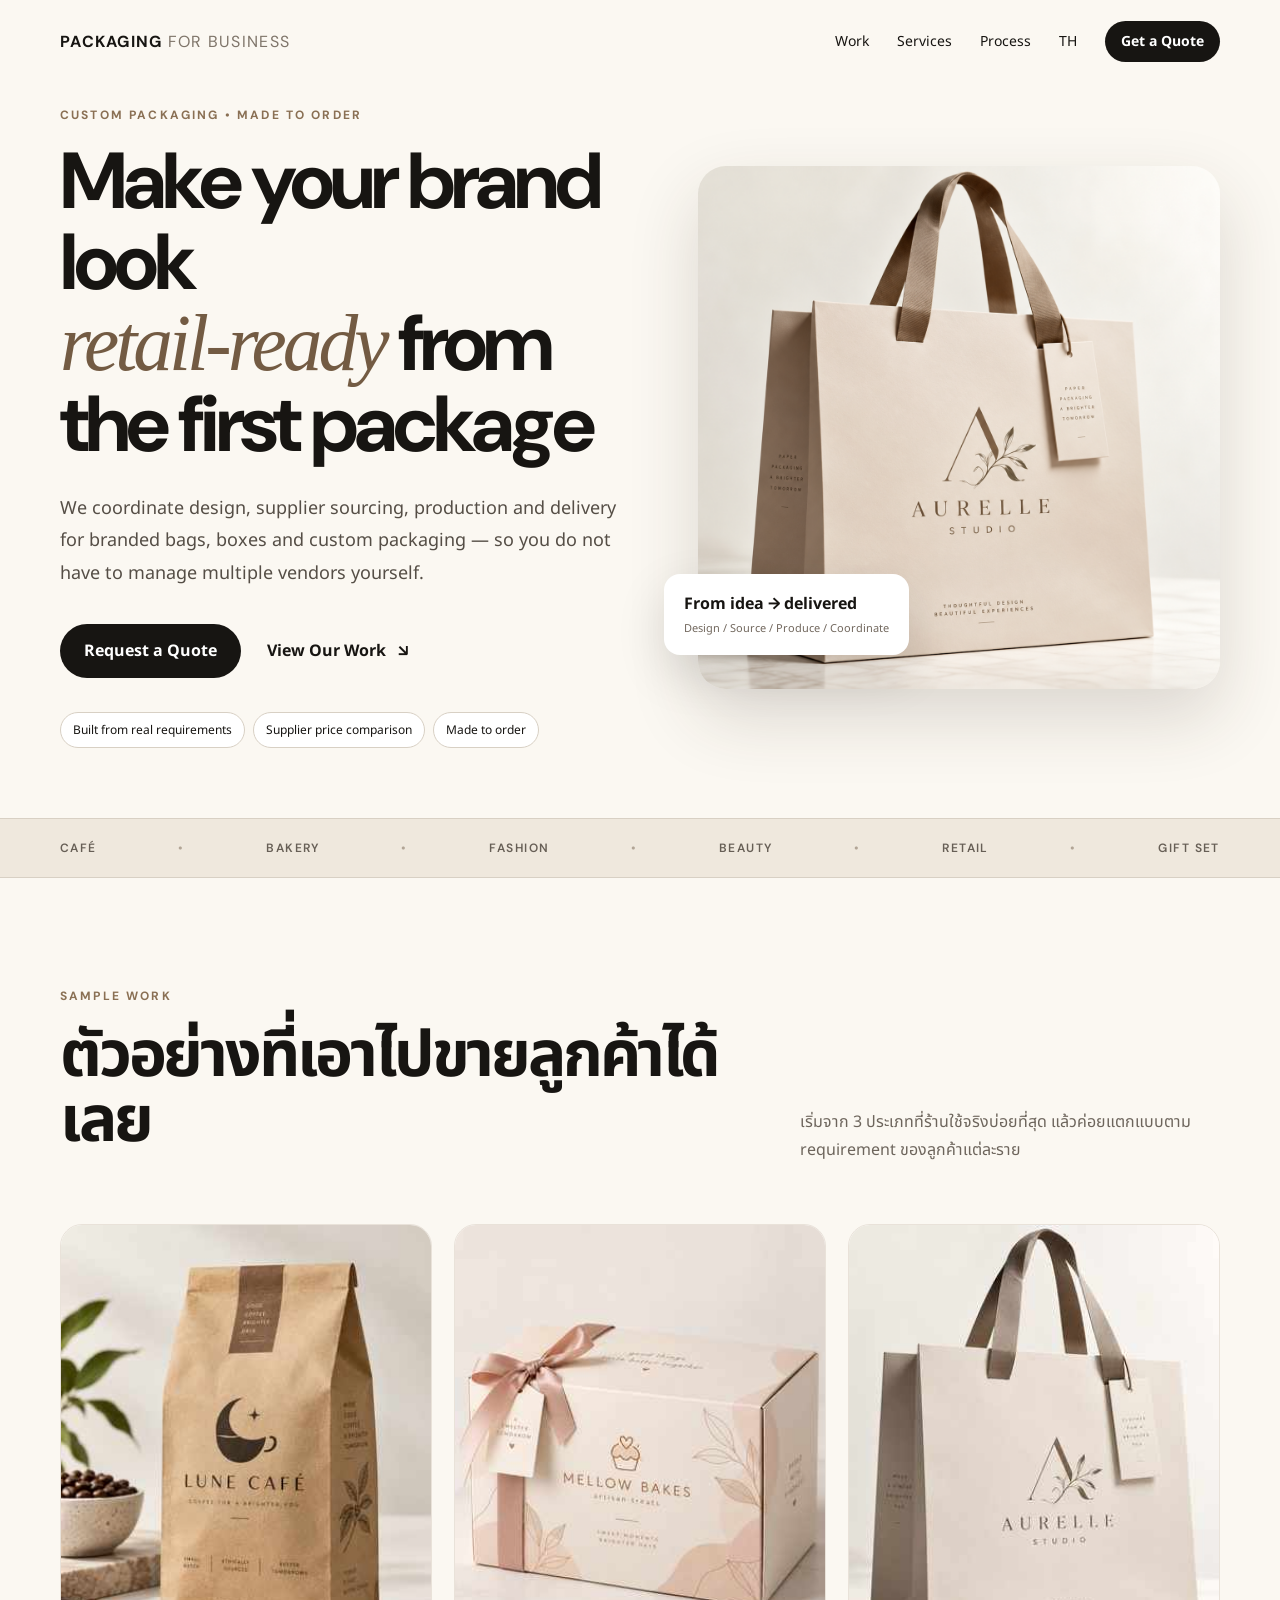
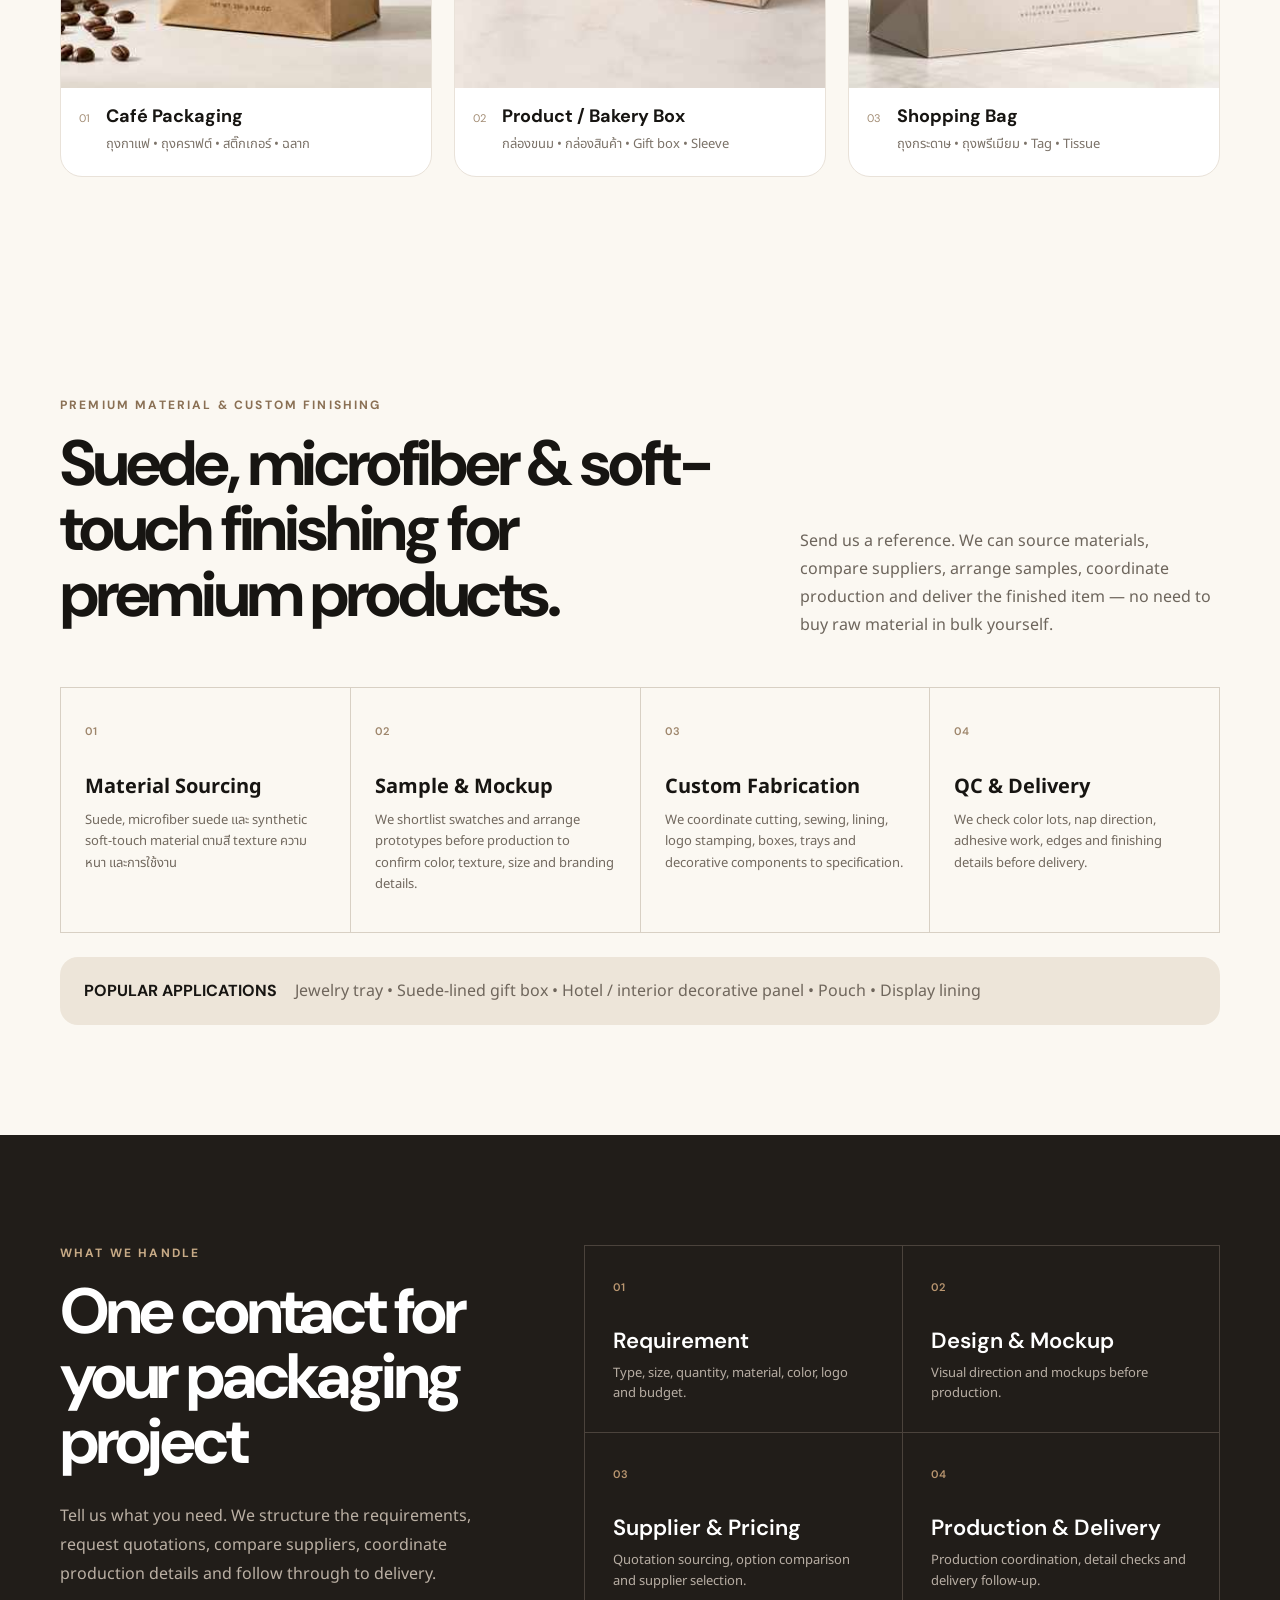
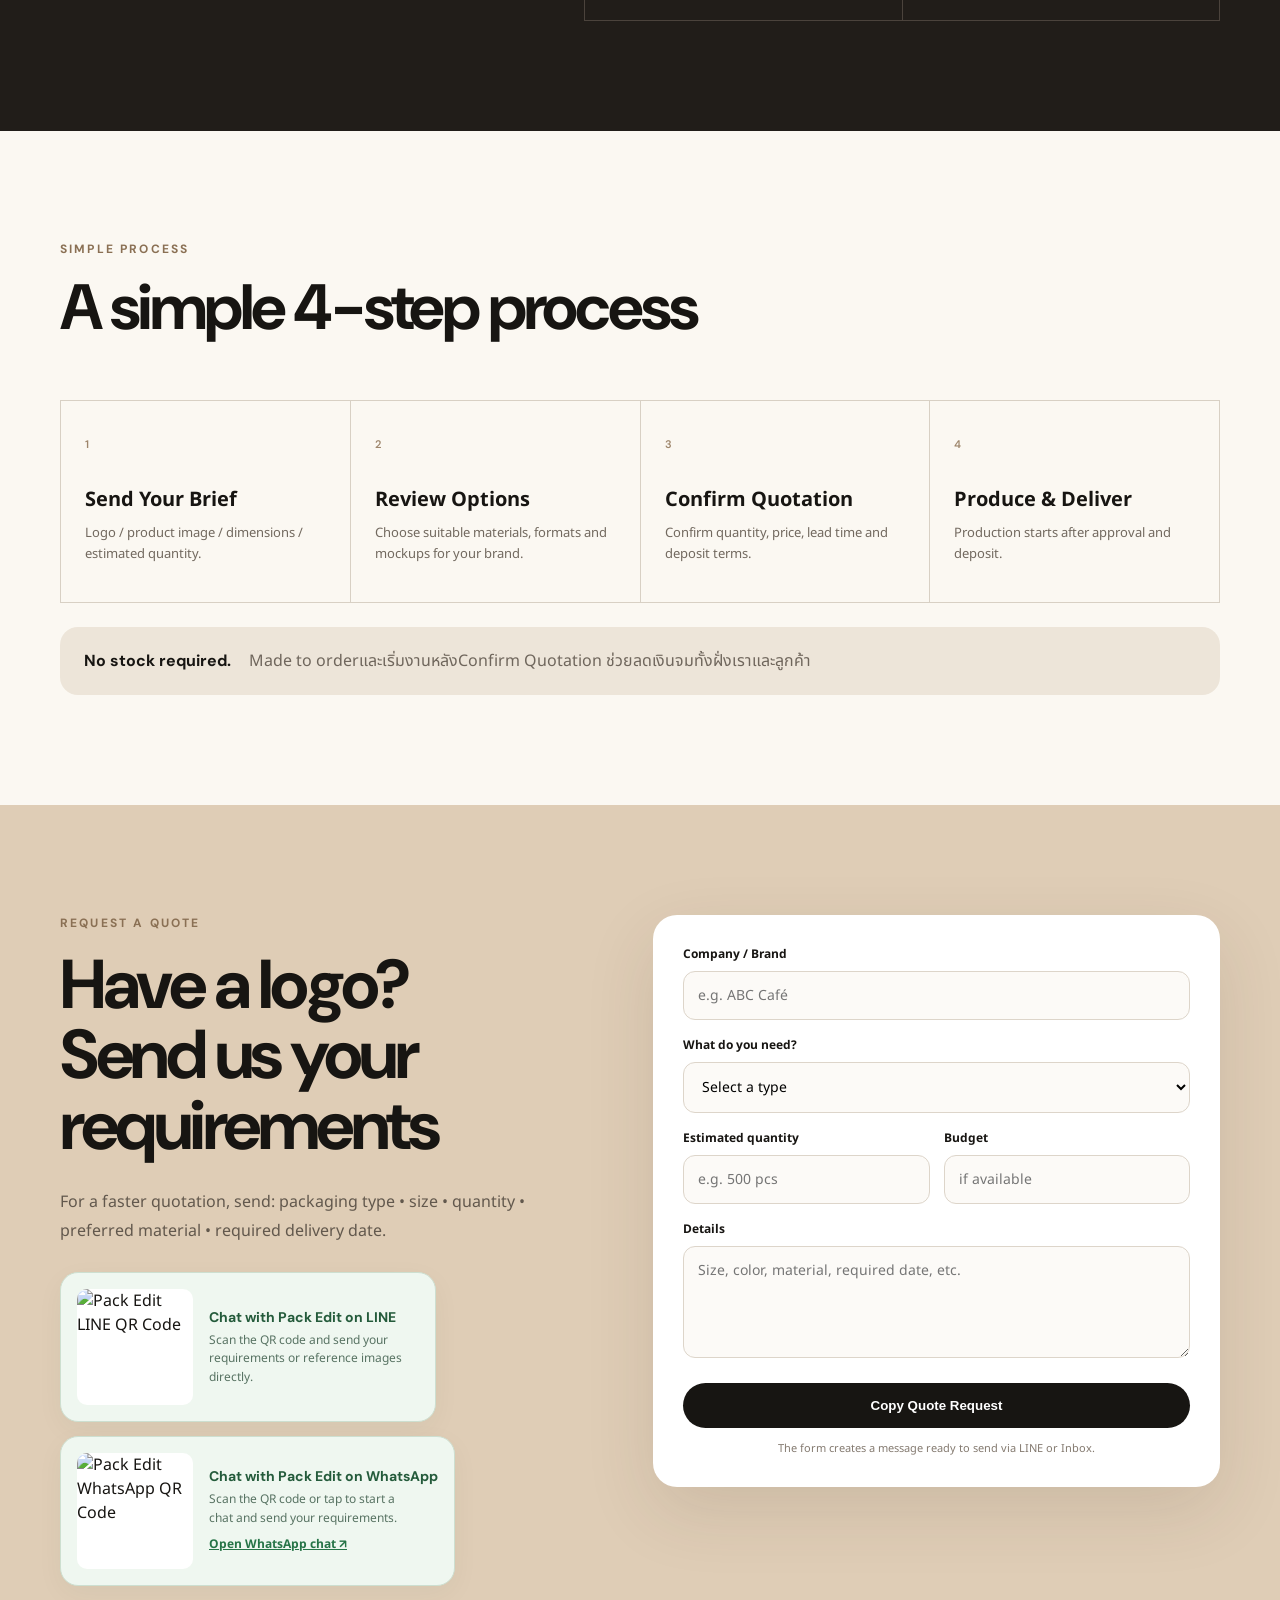
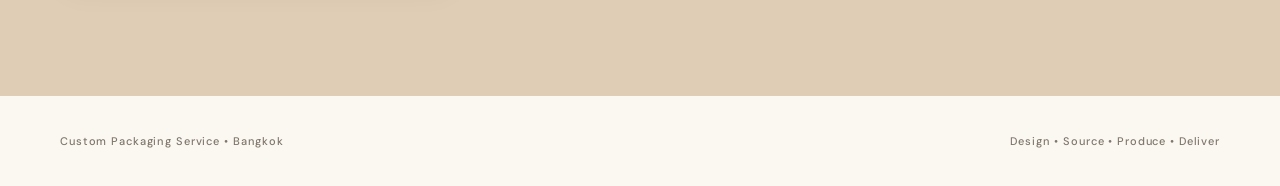
==== en/index.html @ e11f140c "Replace hero image with uploaded luxury paper bag photo" ====
<!doctype html>
<html lang="en">
<head>
  <meta charset="utf-8" />
  <meta name="viewport" content="width=device-width,initial-scale=1" />
  <title>Pack Edit | Custom Packaging, Boxes & Paper Bags in Bangkok</title>
  <meta name="description" content="Pack Edit provides custom packaging services in Bangkok, Thailand: branded boxes, paper bags, gift boxes, stickers, tags, supplier sourcing, production coordination and premium finishing." />
  <meta name="keywords" content="custom packaging Bangkok, packaging supplier Thailand, custom boxes Thailand, paper bags with logo, branded packaging, gift box supplier Bangkok, packaging design Thailand" />
  <meta name="robots" content="index,follow,max-image-preview:large" />
  <link rel="canonical" href="https://packaging-service-site-otterandowl-dd.vercel.app/en/" />
  <link rel="alternate" hreflang="th" href="https://packaging-service-site-otterandowl-dd.vercel.app/" />
  <link rel="alternate" hreflang="en" href="https://packaging-service-site-otterandowl-dd.vercel.app/en/" />
  <link rel="alternate" hreflang="x-default" href="https://packaging-service-site-otterandowl-dd.vercel.app/" />
  <meta property="og:type" content="website" />
  <meta property="og:locale" content="en_US" />
  <meta property="og:title" content="Pack Edit | Custom Packaging in Bangkok, Thailand" />
  <meta property="og:description" content="Custom boxes, paper bags, gift packaging and premium finishing — from design and supplier sourcing to production and delivery." />
  <meta property="og:url" content="https://packaging-service-site-otterandowl-dd.vercel.app/en/" />
  <meta property="og:site_name" content="Pack Edit" />
  <meta name="twitter:card" content="summary_large_image" />
  <meta name="twitter:title" content="Pack Edit | Custom Packaging Bangkok" />
  <meta name="twitter:description" content="Custom packaging, boxes, shopping bags and premium finishing for businesses and brands in Bangkok." />
  <script type="application/ld+json">
  {
    "@context": "https://schema.org",
    "@type": "ProfessionalService",
    "name": "Pack Edit",
    "url": "https://packaging-service-site-otterandowl-dd.vercel.app/en/",
    "areaServed": {
      "@type": "City",
      "name": "Bangkok"
    },
    "description": "Custom packaging service for businesses and brands: design coordination, supplier sourcing, boxes, paper bags, gift boxes, labels, tags and premium finishing.",
    "serviceType": [
      "Custom Packaging",
      "Packaging Design Coordination",
      "Paper Bag Production",
      "Custom Box Production",
      "Gift Box Production",
      "Sticker and Tag Production",
      "Premium Material and Finishing"
    ]
  }
  </script>
  <link rel="preconnect" href="https://fonts.googleapis.com">
  <link rel="preconnect" href="https://fonts.gstatic.com" crossorigin>
  <link href="https://fonts.googleapis.com/css2?family=DM+Sans:wght@400;500;600;700&family=Noto+Sans+Thai:wght@400;500;600;700&display=swap" rel="stylesheet">
  <style>:root{--ink:#171512;--paper:#f5f0e8;--cream:#fbf8f2;--tan:#c9a879;--brown:#735b43;--line:#d8d0c4;--dark:#211d19;--white:#fff}
*{box-sizing:border-box}html{scroll-behavior:smooth}body{margin:0;background:var(--cream);color:var(--ink);font-family:'Noto Sans Thai','DM Sans',sans-serif}a{color:inherit;text-decoration:none}.wrap{width:min(1160px,calc(100% - 40px));margin:auto}.nav{height:82px;display:flex;align-items:center;justify-content:space-between;position:relative;z-index:10}.brand{font-family:'DM Sans',sans-serif;font-weight:700;letter-spacing:.08em}.brand span{font-weight:400;color:#7e7469}.nav nav{display:flex;align-items:center;gap:28px;font-size:14px}.pill{display:inline-flex;align-items:center;justify-content:center;border:0;border-radius:999px;background:var(--ink);color:#fff;padding:15px 24px;font-weight:700;cursor:pointer;transition:.2s}.pill:hover{transform:translateY(-2px);background:#000}.pill.small{padding:10px 16px}.hero{min-height:680px;display:grid;grid-template-columns:1.05fr .95fr;align-items:center;gap:60px;padding-top:25px;padding-bottom:70px}.eyebrow{font-family:'DM Sans',sans-serif;font-size:12px;font-weight:700;letter-spacing:.18em;color:#8a7054;margin-bottom:18px}.hero h1,.section h2,.quote-section h2,.service-bg h2{font-family:'DM Sans','Noto Sans Thai',sans-serif;font-size:clamp(46px,6.2vw,84px);line-height:1.02;letter-spacing:-.05em;margin:0 0 28px}.hero h1 em{font-family:Georgia,serif;font-weight:400;color:var(--brown)}.lead{font-size:18px;line-height:1.8;max-width:660px;color:#554e46}.actions{display:flex;align-items:center;gap:26px;margin:34px 0}.text-link{font-weight:700}.text-link span{display:inline-block;margin-left:8px}.chips{display:flex;flex-wrap:wrap;gap:8px}.chips span{border:1px solid var(--line);border-radius:999px;padding:8px 12px;font-size:12px;background:#fff}.hero-art{position:relative}.hero-art>img{width:100%;display:block;border-radius:28px;box-shadow:0 28px 70px rgba(59,45,31,.16)}.floating-card{position:absolute;left:-34px;bottom:34px;background:#fff;padding:18px 20px;border-radius:16px;box-shadow:0 18px 50px rgba(0,0,0,.12);display:flex;flex-direction:column;gap:4px}.floating-card span{font-size:11px;color:#72685e}.strip{border-top:1px solid var(--line);border-bottom:1px solid var(--line);background:#efe8dd}.strip-inner{height:58px;display:flex;align-items:center;justify-content:space-between;font:600 12px/1 'DM Sans';letter-spacing:.12em;color:#675f56}.strip i{font-style:normal;color:#b2a596}.section{padding:110px 0}.section-head{display:flex;align-items:end;justify-content:space-between;gap:60px;margin-bottom:44px}.section-head h2{font-size:clamp(38px,5vw,64px);max-width:700px}.section-head>p{max-width:420px;line-height:1.75;color:#6d655c}.gallery{display:grid;grid-template-columns:repeat(3,1fr);gap:22px}.card{margin:0;background:#fff;border:1px solid #e9e2d9;border-radius:22px;overflow:hidden}.card img{width:100%;aspect-ratio:4/5;object-fit:cover;display:block}.card-text{display:flex;gap:16px;padding:18px 18px 22px}.card-text>span{font-family:'DM Sans';font-size:11px;color:#a38d75;padding-top:5px}.card h3{margin:0 0 7px;font:700 18px/1.2 'DM Sans','Noto Sans Thai'}.card p{margin:0;color:#7b7268;font-size:13px;line-height:1.5}.service-bg{background:var(--dark);color:#fff;padding:110px 0}.service-grid{display:grid;grid-template-columns:.8fr 1.2fr;gap:100px}.service-bg h2{font-size:clamp(42px,5vw,68px)}.eyebrow.light{color:#c7aa86}.muted{color:#bbb0a4;line-height:1.8}.service-list{display:grid;grid-template-columns:1fr 1fr;border-top:1px solid #4b433c;border-left:1px solid #4b433c}.service-list>div{padding:28px;border-right:1px solid #4b433c;border-bottom:1px solid #4b433c}.service-list b{font:600 11px 'DM Sans';color:#b99670}.service-list h3{font:600 22px 'DM Sans';margin:28px 0 8px}.service-list p{font-size:13px;line-height:1.6;color:#b8aea4;margin:0}.compact{margin-bottom:32px}.steps{display:grid;grid-template-columns:repeat(4,1fr);border-top:1px solid var(--line);border-left:1px solid var(--line)}.steps>div{padding:30px 24px 36px;border-right:1px solid var(--line);border-bottom:1px solid var(--line)}.steps span{font:600 11px 'DM Sans';color:#9e866c}.steps h3{margin:30px 0 8px;font-size:20px}.steps p{margin:0;color:#72695f;line-height:1.65;font-size:13px}.notice{margin-top:24px;background:#ede5d9;border-radius:18px;padding:22px 24px;display:flex;gap:18px;align-items:center}.notice strong{font-family:'DM Sans';white-space:nowrap}.notice span{color:#6f665c}.quote-section{padding:110px 0;background:#dfcdb6}.quote-grid{display:grid;grid-template-columns:.95fr 1.05fr;gap:80px;align-items:start}.quote-section h2{font-size:clamp(46px,5.4vw,72px)}.quote-section>div>div>p{line-height:1.8;color:#62584d;max-width:520px}.quote-card{background:#fff;border-radius:24px;padding:30px;box-shadow:0 24px 70px rgba(64,48,31,.12)}label{display:block;font-size:12px;font-weight:700;margin-bottom:16px}input,select,textarea{width:100%;margin-top:8px;border:1px solid #ddd5ca;background:#fcfaf7;border-radius:12px;padding:13px 14px;font:400 14px 'Noto Sans Thai',sans-serif;outline:none}input:focus,select:focus,textarea:focus{border-color:#9b8266}.two{display:grid;grid-template-columns:1fr 1fr;gap:14px}.quote-card .pill{width:100%;margin-top:4px}.form-msg{text-align:center;font-size:11px;color:#847a70;margin:12px 0 0}.line-contact{margin-top:26px;display:flex;align-items:center;gap:16px;padding:16px;background:#eff7f0;border:1px solid #cddfd0;border-radius:18px;width:max-content;max-width:100%;box-shadow:0 8px 28px rgba(32,80,51,.045)}.line-contact img{width:116px;height:116px;display:block;border-radius:10px;background:#fff}.whatsapp-contact{margin-top:14px;display:flex;align-items:center;gap:16px;padding:16px;background:#eff7f0;border:1px solid #cddfd0;border-radius:18px;width:max-content;max-width:100%;box-shadow:0 8px 28px rgba(32,80,51,.045)}.whatsapp-contact img{width:116px;height:116px;display:block;border-radius:10px;background:#fff}.whatsapp-contact strong{display:block;font:700 14px 'DM Sans','Noto Sans Thai',sans-serif;margin-bottom:5px}.whatsapp-contact span{display:block;font-size:12px;line-height:1.55;color:#675f56;max-width:210px}.wa-chat-link{display:inline-block;font-size:12px;font-weight:700;color:#267447;margin-top:8px;text-decoration:underline}.line-contact strong{display:block;font:700 14px 'DM Sans','Noto Sans Thai',sans-serif;margin-bottom:5px}.line-contact span{display:block;font-size:12px;line-height:1.55;color:#675f56;max-width:210px}.footer{height:90px;display:flex;align-items:center;justify-content:space-between;font:500 11px 'DM Sans';letter-spacing:.08em;color:#7f766c}
@media(max-width:900px){.nav nav a:not(.small){display:none}.hero,.service-grid,.quote-grid{grid-template-columns:1fr}.hero{padding-top:45px;gap:35px}.hero-art{max-width:620px}.floating-card{left:14px}.gallery{grid-template-columns:1fr 1fr}.gallery .card:last-child{grid-column:1/-1;max-width:50%;margin:auto}.service-grid{gap:50px}.steps{grid-template-columns:1fr 1fr}.section-head{align-items:start;flex-direction:column;gap:0}.section-head>p{max-width:700px}.strip-inner{overflow:hidden;gap:18px;justify-content:flex-start}.strip-inner span:nth-of-type(n+5),.strip-inner i:nth-of-type(n+5){display:none}}
@media(max-width:600px){.wrap{width:min(100% - 28px,1160px)}.nav{height:68px}.brand{font-size:12px}.brand span{display:none}.hero{min-height:auto;padding-bottom:50px}.hero h1{font-size:46px}.lead{font-size:15px}.actions{align-items:flex-start;flex-direction:column;gap:16px}.gallery{grid-template-columns:1fr}.gallery .card:last-child{grid-column:auto;max-width:none}.section,.service-bg,.quote-section{padding:74px 0}.service-list,.steps{grid-template-columns:1fr}.service-list{border-left:0}.service-list>div{border-left:1px solid #4b433c}.steps{border-left:0}.steps>div{border-left:1px solid var(--line)}.two{grid-template-columns:1fr}.notice{align-items:flex-start;flex-direction:column;gap:6px}.footer{height:auto;padding:28px 0;gap:10px;align-items:flex-start;flex-direction:column}.floating-card{position:static;margin-top:12px}.quote-card{padding:22px}}
.line-contact strong,.whatsapp-contact strong{color:#245b3b}.line-contact span,.whatsapp-contact span{color:#587363}
</style>
</head>
<body>
  <header class="nav wrap">
    <a class="brand" href="#top">PACKAGING <span>FOR BUSINESS</span></a>
    <nav>
      <a href="#work">Work</a>
      <a href="#service">Services</a>
      <a href="#process">Process</a>
      <a href="/" aria-label="Thai version">TH</a>
      <a class="pill small" href="#quote">Get a Quote</a>
    </nav>
  </header>

  <main id="top">
    <section class="hero wrap">
      <div class="hero-copy">
        <div class="eyebrow">CUSTOM PACKAGING • MADE TO ORDER</div>
        <h1>Make your brand look<br><em>retail-ready</em> from the first package</h1>
        <p class="lead">We coordinate design, supplier sourcing, production and delivery for branded bags, boxes and custom packaging — so you do not have to manage multiple vendors yourself.</p>
        <div class="actions">
          <a class="pill" href="#quote">Request a Quote</a>
          <a class="text-link" href="#work">View Our Work <span>↘</span></a>
        </div>
        <div class="chips">
          <span>Built from real requirements</span>
          <span>Supplier price comparison</span>
          <span>Made to order</span>
        </div>
      </div>
      <div class="hero-art">
        <img src="/luxury-paper-bag.png" alt="Luxury paper bag packaging by Aurelle Studio" />
        <div class="floating-card"><b>From idea → delivered</b><span>Design / Source / Produce / Coordinate</span></div>
      </div>
    </section>

    <section class="strip">
      <div class="wrap strip-inner">
        <span>CAFÉ</span><i>•</i><span>BAKERY</span><i>•</i><span>FASHION</span><i>•</i><span>BEAUTY</span><i>•</i><span>RETAIL</span><i>•</i><span>GIFT SET</span>
      </div>
    </section>

    <section id="work" class="section wrap">
      <div class="section-head">
        <div><div class="eyebrow">SAMPLE WORK</div><h2>ตัวอย่างที่เอาไปขายลูกค้าได้เลย</h2></div>
        <p>เริ่มจาก 3 ประเภทที่ร้านใช้จริงบ่อยที่สุด แล้วค่อยแตกแบบตาม requirement ของลูกค้าแต่ละราย</p>
      </div>
      <div class="gallery">
        <article class="card"><img src="[data-uri]" alt="ตัวอย่างถุงกาแฟคราฟต์" /><div class="card-text"><span>01</span><div><h3>Café Packaging</h3><p>ถุงกาแฟ • ถุงคราฟต์ • สติ๊กเกอร์ • ฉลาก</p></div></div></article>
        <article class="card"><img src="[data-uri]" alt="ตัวอย่างกล่องขนมพิมพ์โลโก้" /><div class="card-text"><span>02</span><div><h3>Product / Bakery Box</h3><p>กล่องขนม • กล่องสินค้า • Gift box • Sleeve</p></div></div></article>
        <article class="card"><img src="[data-uri]" alt="ตัวอย่างถุงช้อปปิ้งร้านเสื้อผ้า" /><div class="card-text"><span>03</span><div><h3>Shopping Bag</h3><p>ถุงกระดาษ • ถุงพรีเมียม • Tag • Tissue</p></div></div></article>
      </div>
    </section>


    <section id="premium-material" class="section wrap">
      <div class="section-head compact">
        <div>
          <div class="eyebrow">PREMIUM MATERIAL & CUSTOM FINISHING</div>
          <h2>Suede, microfiber & soft-touch finishing for premium products.</h2>
        </div>
        <p>Send us a reference. We can source materials, compare suppliers, arrange samples, coordinate production and deliver the finished item — no need to buy raw material in bulk yourself.</p>
      </div>
      <div class="steps">
        <div><span>01</span><h3>Material Sourcing</h3><p>Suede, microfiber suede และ synthetic soft-touch material ตามสี texture ความหนา และการใช้งาน</p></div>
        <div><span>02</span><h3>Sample & Mockup</h3><p>We shortlist swatches and arrange prototypes before production to confirm color, texture, size and branding details.</p></div>
        <div><span>03</span><h3>Custom Fabrication</h3><p>We coordinate cutting, sewing, lining, logo stamping, boxes, trays and decorative components to specification.</p></div>
        <div><span>04</span><h3>QC & Delivery</h3><p>We check color lots, nap direction, adhesive work, edges and finishing details before delivery.</p></div>
      </div>
      <div class="notice"><strong>POPULAR APPLICATIONS</strong><span>Jewelry tray • Suede-lined gift box • Hotel / interior decorative panel • Pouch • Display lining</span></div>
    </section>

    <section id="service" class="section service-bg">
      <div class="wrap service-grid">
        <div>
          <div class="eyebrow light">WHAT WE HANDLE</div>
          <h2>One contact for your packaging project</h2>
          <p class="muted">Tell us what you need. We structure the requirements, request quotations, compare suppliers, coordinate production details and follow through to delivery.</p>
        </div>
        <div class="service-list">
          <div><b>01</b><h3>Requirement</h3><p>Type, size, quantity, material, color, logo and budget.</p></div>
          <div><b>02</b><h3>Design & Mockup</h3><p>Visual direction and mockups before production.</p></div>
          <div><b>03</b><h3>Supplier & Pricing</h3><p>Quotation sourcing, option comparison and supplier selection.</p></div>
          <div><b>04</b><h3>Production & Delivery</h3><p>Production coordination, detail checks and delivery follow-up.</p></div>
        </div>
      </div>
    </section>

    <section id="process" class="section wrap">
      <div class="section-head compact">
        <div><div class="eyebrow">SIMPLE PROCESS</div><h2>A simple 4-step process</h2></div>
      </div>
      <div class="steps">
        <div><span>1</span><h3>Send Your Brief</h3><p>Logo / product image / dimensions / estimated quantity.</p></div>
        <div><span>2</span><h3>Review Options</h3><p>Choose suitable materials, formats and mockups for your brand.</p></div>
        <div><span>3</span><h3>Confirm Quotation</h3><p>Confirm quantity, price, lead time and deposit terms.</p></div>
        <div><span>4</span><h3>Produce & Deliver</h3><p>Production starts after approval and deposit.</p></div>
      </div>
      <div class="notice"><strong>No stock required.</strong><span>Made to orderและเริ่มงานหลังConfirm Quotation ช่วยลดเงินจมทั้งฝั่งเราและลูกค้า</span></div>
    </section>

    <section id="quote" class="quote-section">
      <div class="wrap quote-grid">
        <div>
          <div class="eyebrow">REQUEST A QUOTE</div>
          <h2>Have a logo?<br>Send us your requirements</h2>
          <p>For a faster quotation, send: packaging type • size • quantity • preferred material • required delivery date.</p><div class="line-contact"><img src="https://qr-official.line.me/gs/M_655mvdue_GW.png?oat_content=qr" alt="Pack Edit LINE QR Code"><div><strong>Chat with Pack Edit on LINE</strong><span>Scan the QR code and send your requirements or reference images directly.</span></div></div><div class="whatsapp-contact"><a href="https://wa.me/66834682297" target="_blank" rel="noopener noreferrer" aria-label="Chat with Pack Edit on WhatsApp"><img src="https://api.qrserver.com/v1/create-qr-code/?size=240x240&amp;margin=12&amp;color=06C755&amp;bgcolor=FFFFFF&amp;data=https%3A%2F%2Fwa.me%2F66834682297" width="116" height="116" loading="lazy" alt="Pack Edit WhatsApp QR Code"></a><div><strong>Chat with Pack Edit on WhatsApp</strong><span>Scan the QR code or tap to start a chat and send your requirements.</span><a class="wa-chat-link" href="https://wa.me/66834682297" target="_blank" rel="noopener noreferrer">Open WhatsApp chat ↗</a></div></div>
        </div>
        <form id="quoteForm" class="quote-card">
          <label>Company / Brand<input name="brand" placeholder="e.g. ABC Café" required></label>
          <label>What do you need?<select name="type" required><option value="">Select a type</option><option>Paper bag / Shopping bag</option><option>Product box / Bakery box</option><option>Kraft bag / Coffee bag</option><option>Sticker / Tag / Label</option><option>Suede / Premium Material & Custom Finishing</option><option>Other</option></select></label>
          <div class="two"><label>Estimated quantity<input name="qty" placeholder="e.g. 500 pcs"></label><label>Budget<input name="budget" placeholder="if available"></label></div>
          <label>Details<textarea name="details" rows="4" placeholder="Size, color, material, required date, etc."></textarea></label>
          <button class="pill" type="submit">Copy Quote Request</button>
          <p id="formMsg" class="form-msg">The form creates a message ready to send via LINE or Inbox.</p>
        </form>
      </div>
    </section>
  </main>

  <footer class="wrap footer"><span>Custom Packaging Service • Bangkok</span><span>Design • Source • Produce • Deliver</span></footer>
  <script>const form = document.getElementById('quoteForm');
const msg = document.getElementById('formMsg');
form.addEventListener('submit', async (e) => {
  e.preventDefault();
  const f = new FormData(form);
  const text = `สวัสดีค่ะ สนใจสอบถามราคา Custom Packaging\n\nชื่อร้าน/แบรนด์: ${f.get('brand') || '-'}\nประเภท: ${f.get('type') || '-'}\nจำนวน: ${f.get('qty') || '-'}\nBudget: ${f.get('budget') || '-'}\nDetails: ${f.get('details') || '-'}\n\nรบกวนช่วยแนะนำวัสดุ/รูปแบบและเสนอราคาให้ด้วยค่ะ`;
  try {
    await navigator.clipboard.writeText(text);
    msg.textContent = '✓ คัดลอกข้อความแล้ว — นำไปวางใน LINE / Inbox ได้เลย';
  } catch {
    msg.textContent = text;
  }
});
</script>
</body>
</html>
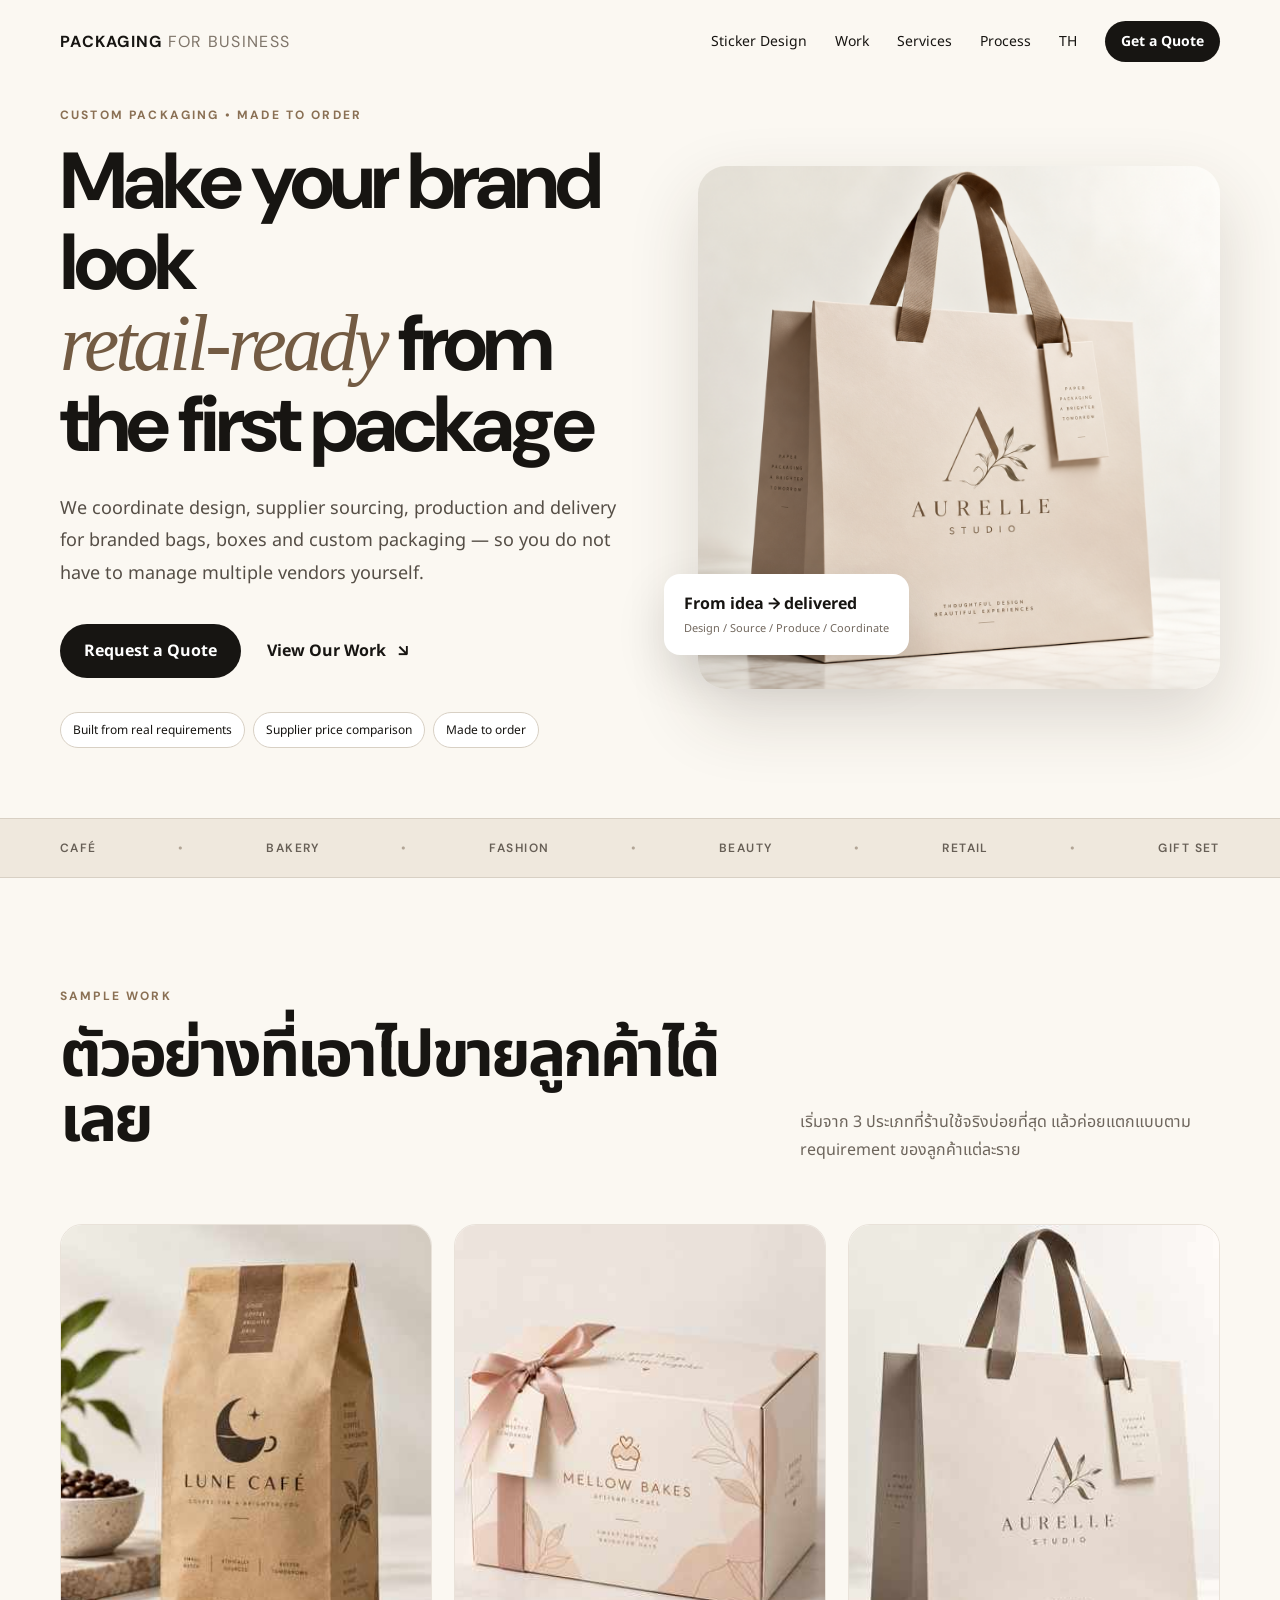
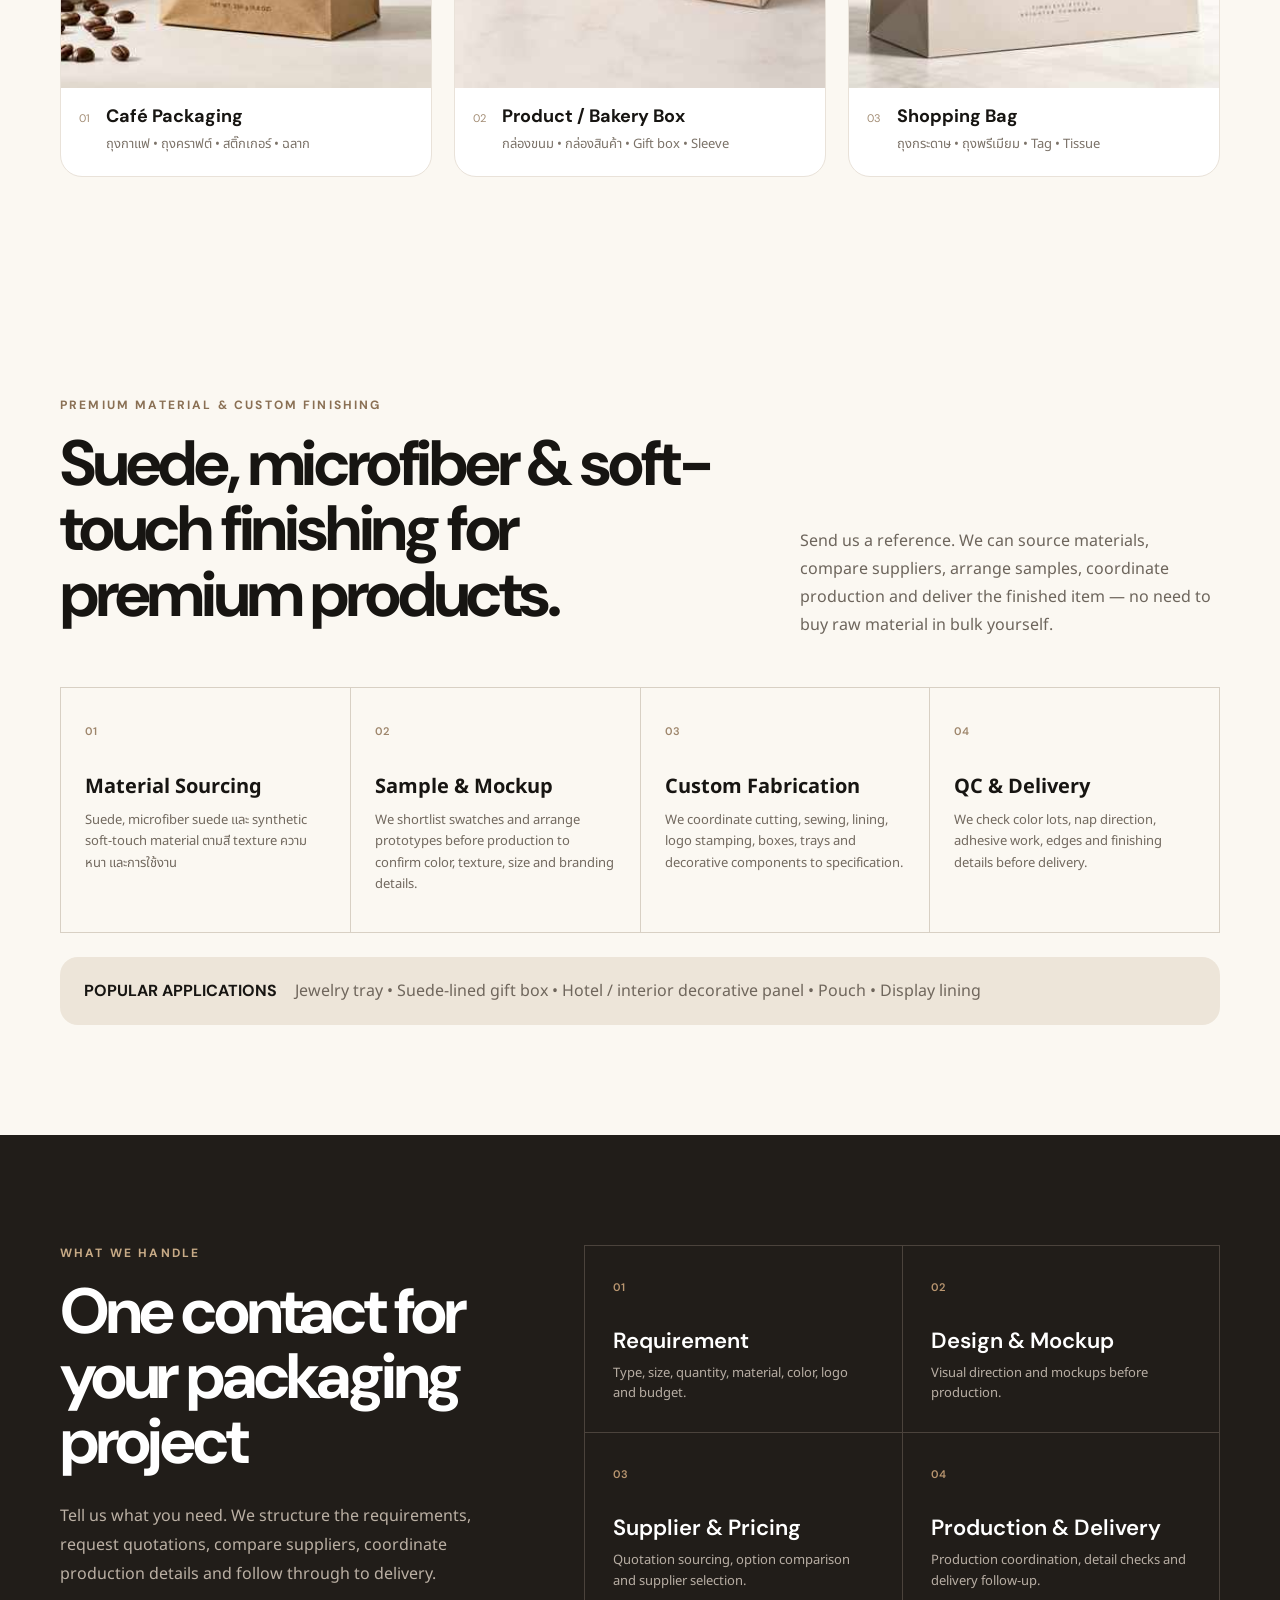
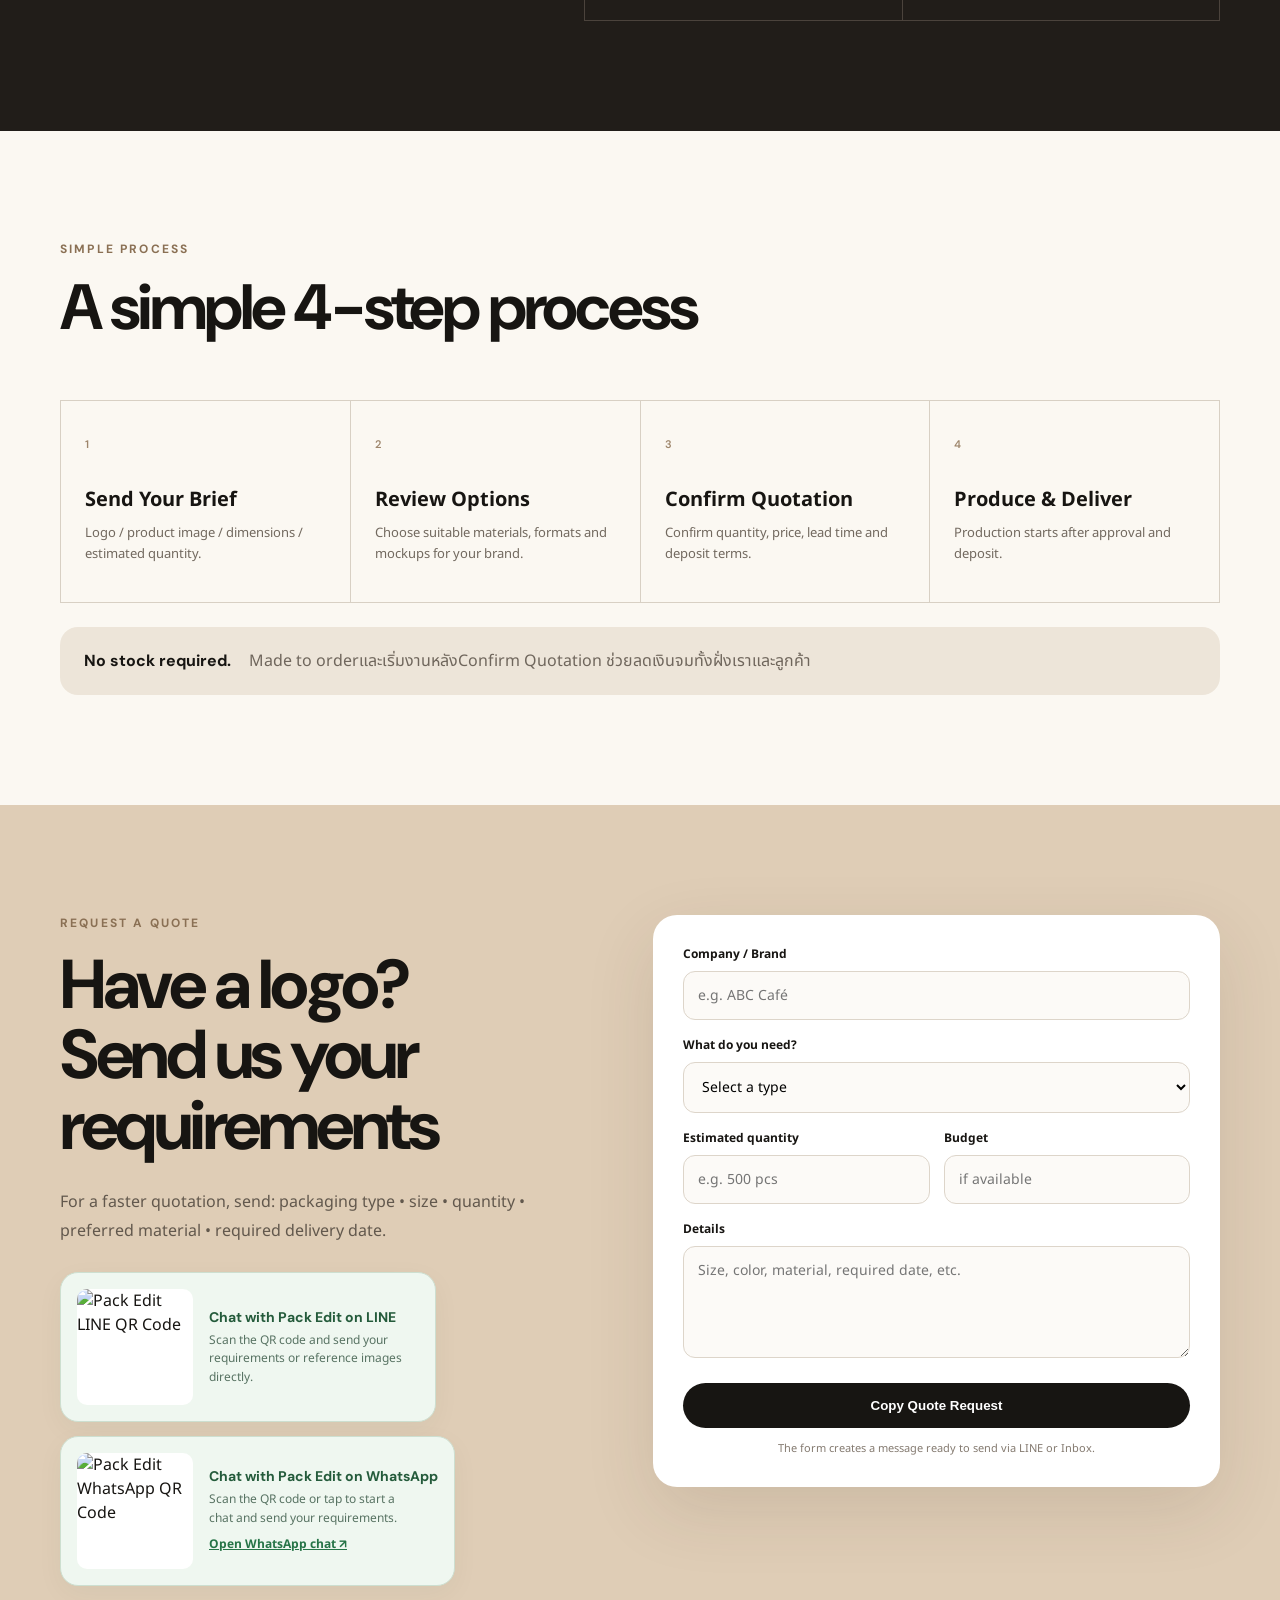
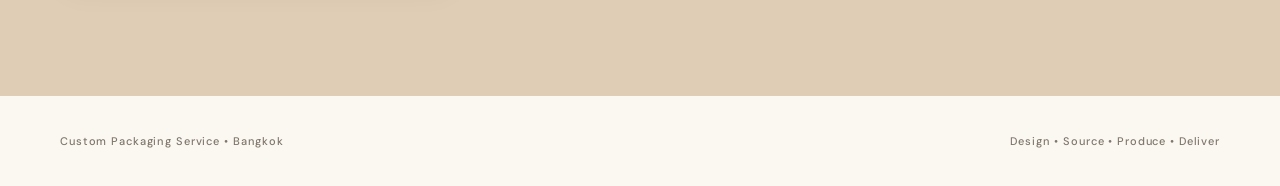
==== commit b93ab6fa: "Add sticker design navigation to Pack Edit" ====
--- a/en/index.html
+++ b/en/index.html
@@ -3,6 +3,7 @@
 <head>
   <meta charset="utf-8" />
   <meta name="viewport" content="width=device-width,initial-scale=1" />
+  <meta name="google-site-verification" content="UbCThPTKV4gZcrFkquCXDoMIlIUc6i4LwuGDesLjE1k" />
   <title>Pack Edit | Custom Packaging, Boxes & Paper Bags in Bangkok</title>
   <meta name="description" content="Pack Edit provides custom packaging services in Bangkok, Thailand: branded boxes, paper bags, gift boxes, stickers, tags, supplier sourcing, production coordination and premium finishing." />
   <meta name="keywords" content="custom packaging Bangkok, packaging supplier Thailand, custom boxes Thailand, paper bags with logo, branded packaging, gift box supplier Bangkok, packaging design Thailand" />
@@ -56,6 +57,7 @@
   <header class="nav wrap">
     <a class="brand" href="#top">PACKAGING <span>FOR BUSINESS</span></a>
     <nav>
+      <a href="/en/stickers/">Sticker Design</a>
       <a href="#work">Work</a>
       <a href="#service">Services</a>
       <a href="#process">Process</a>
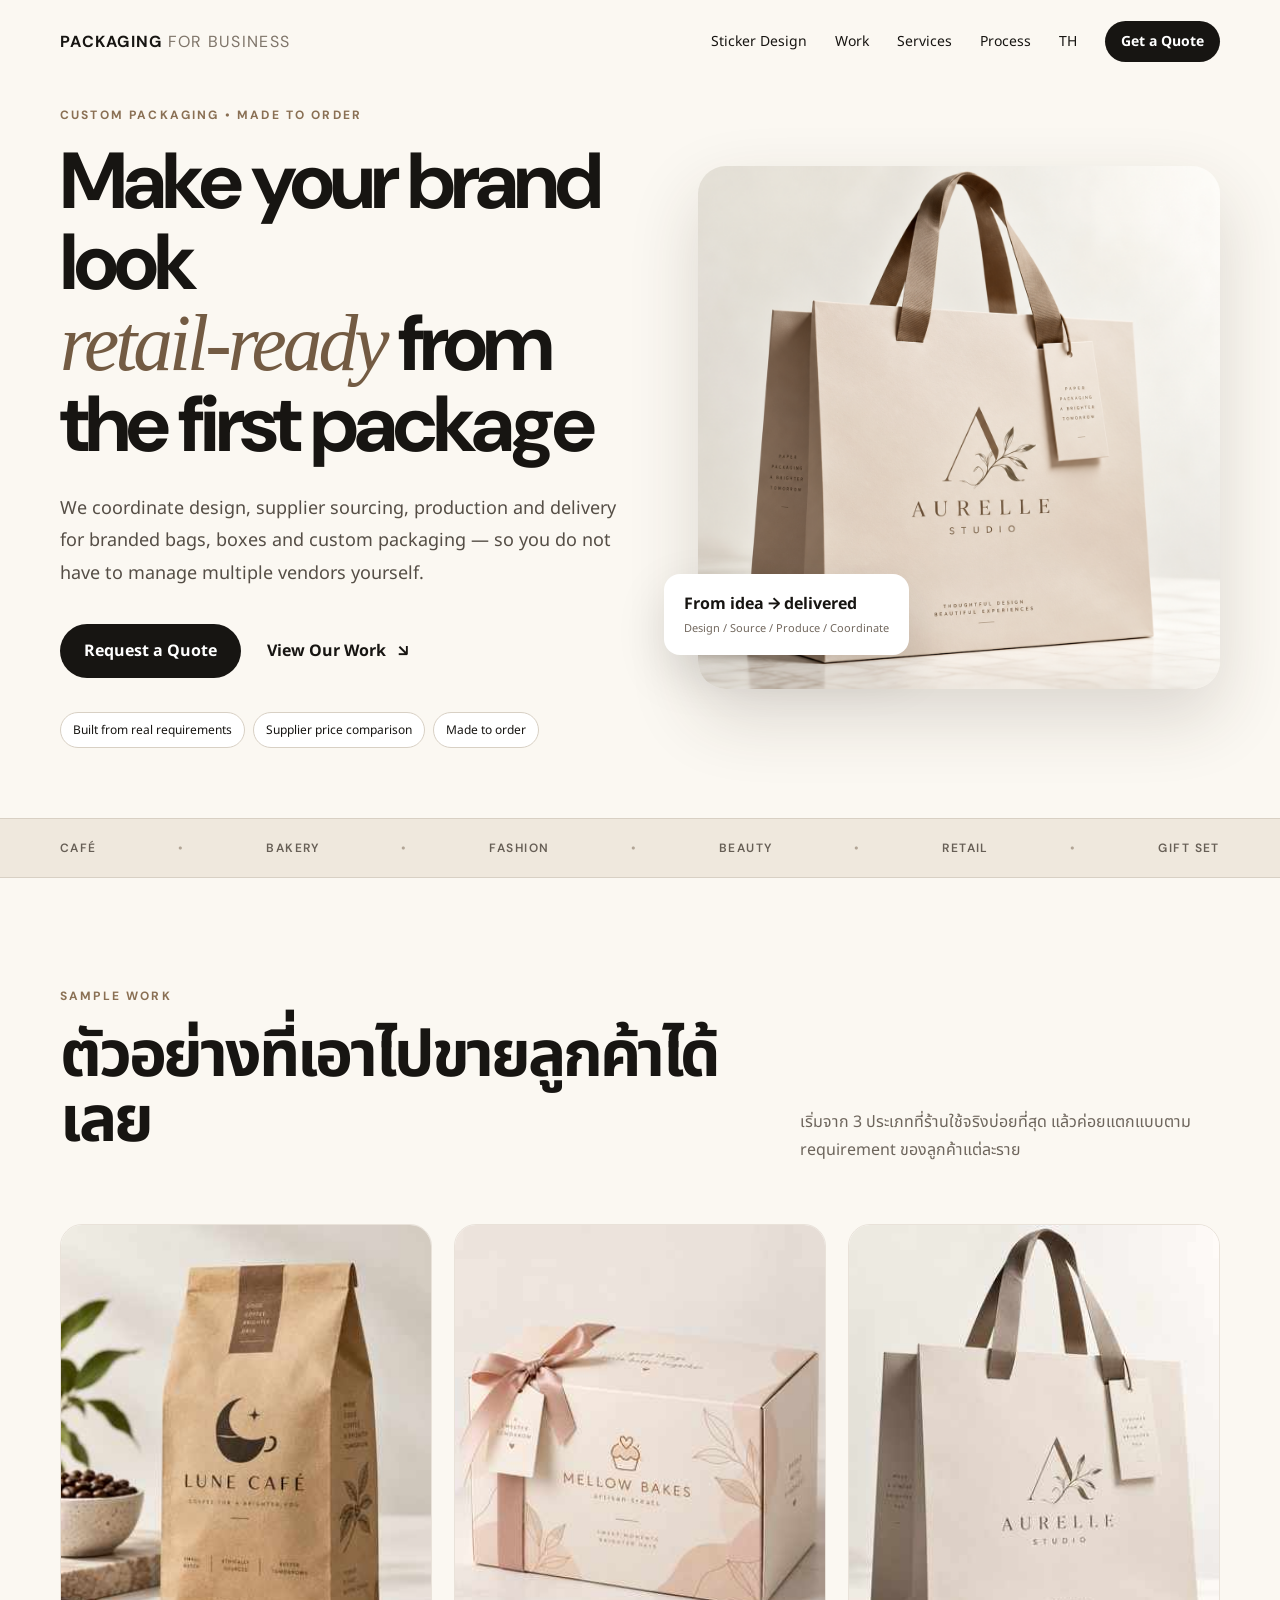
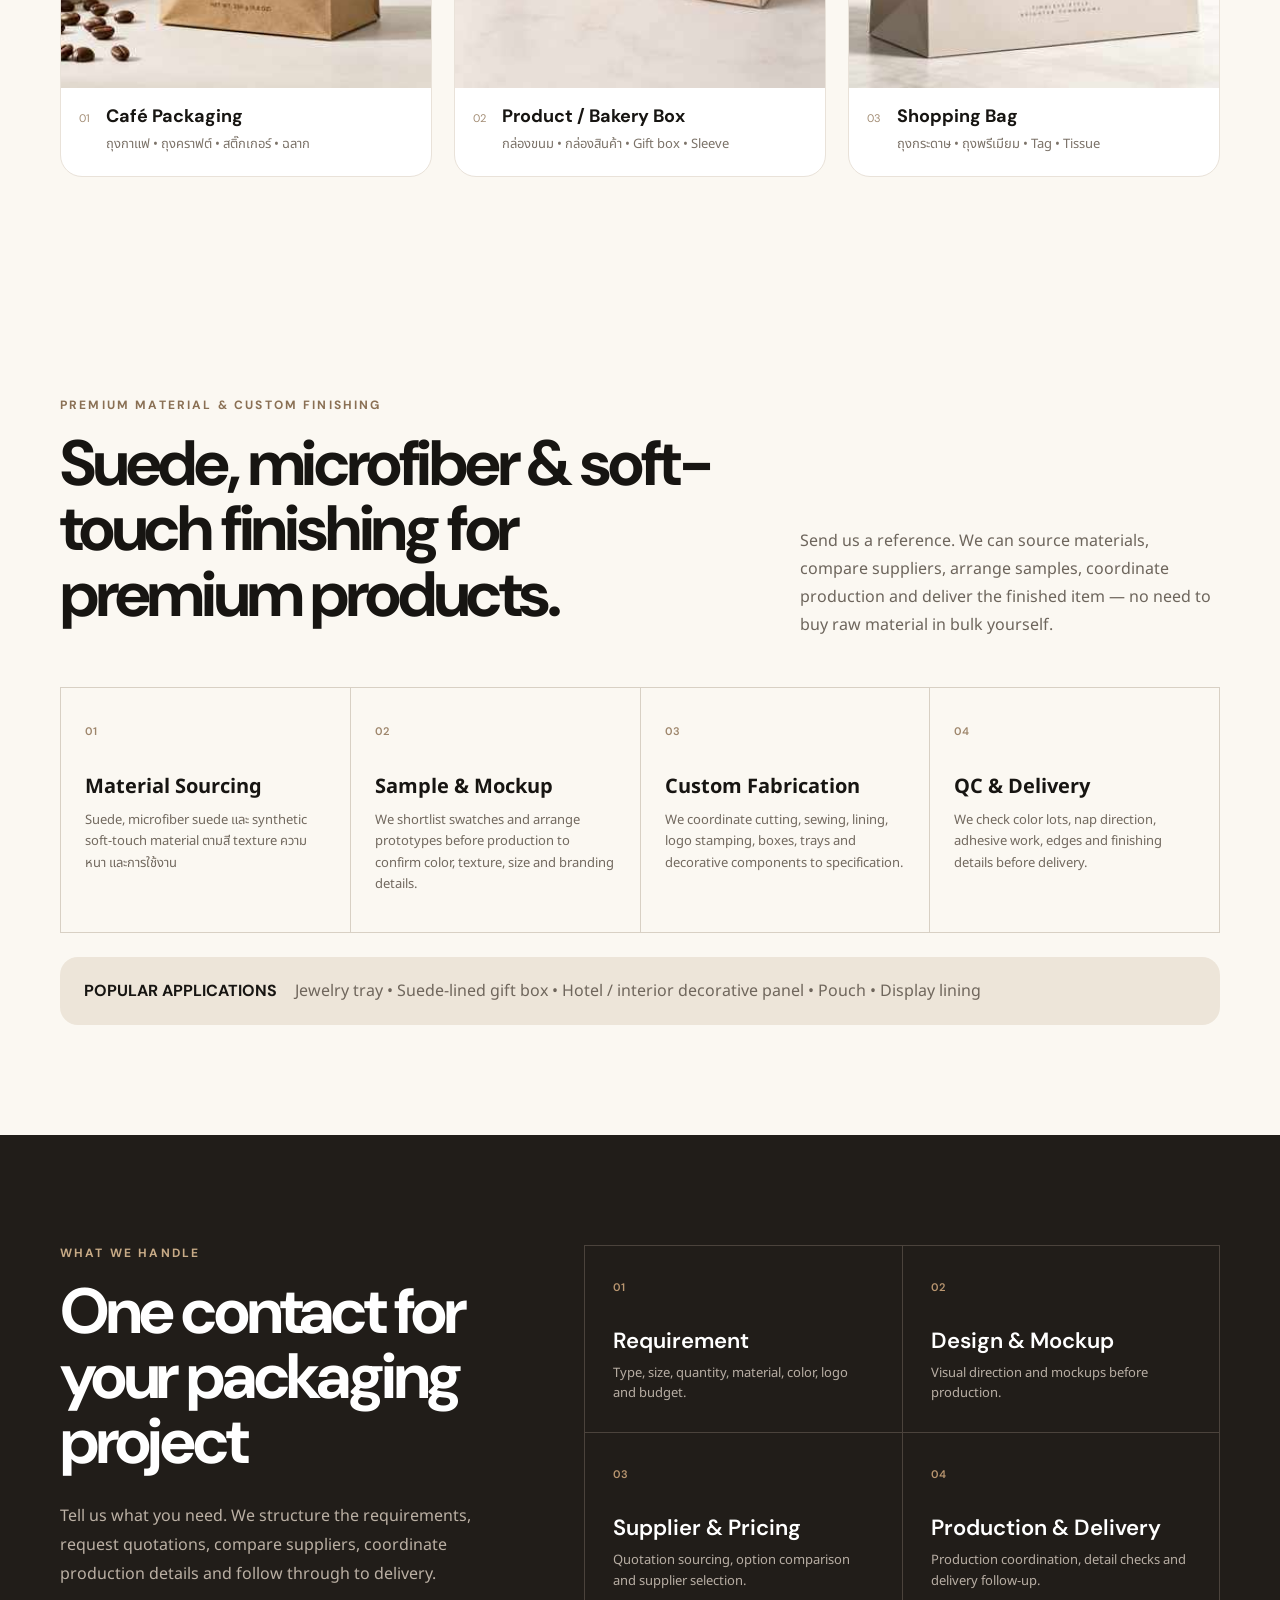
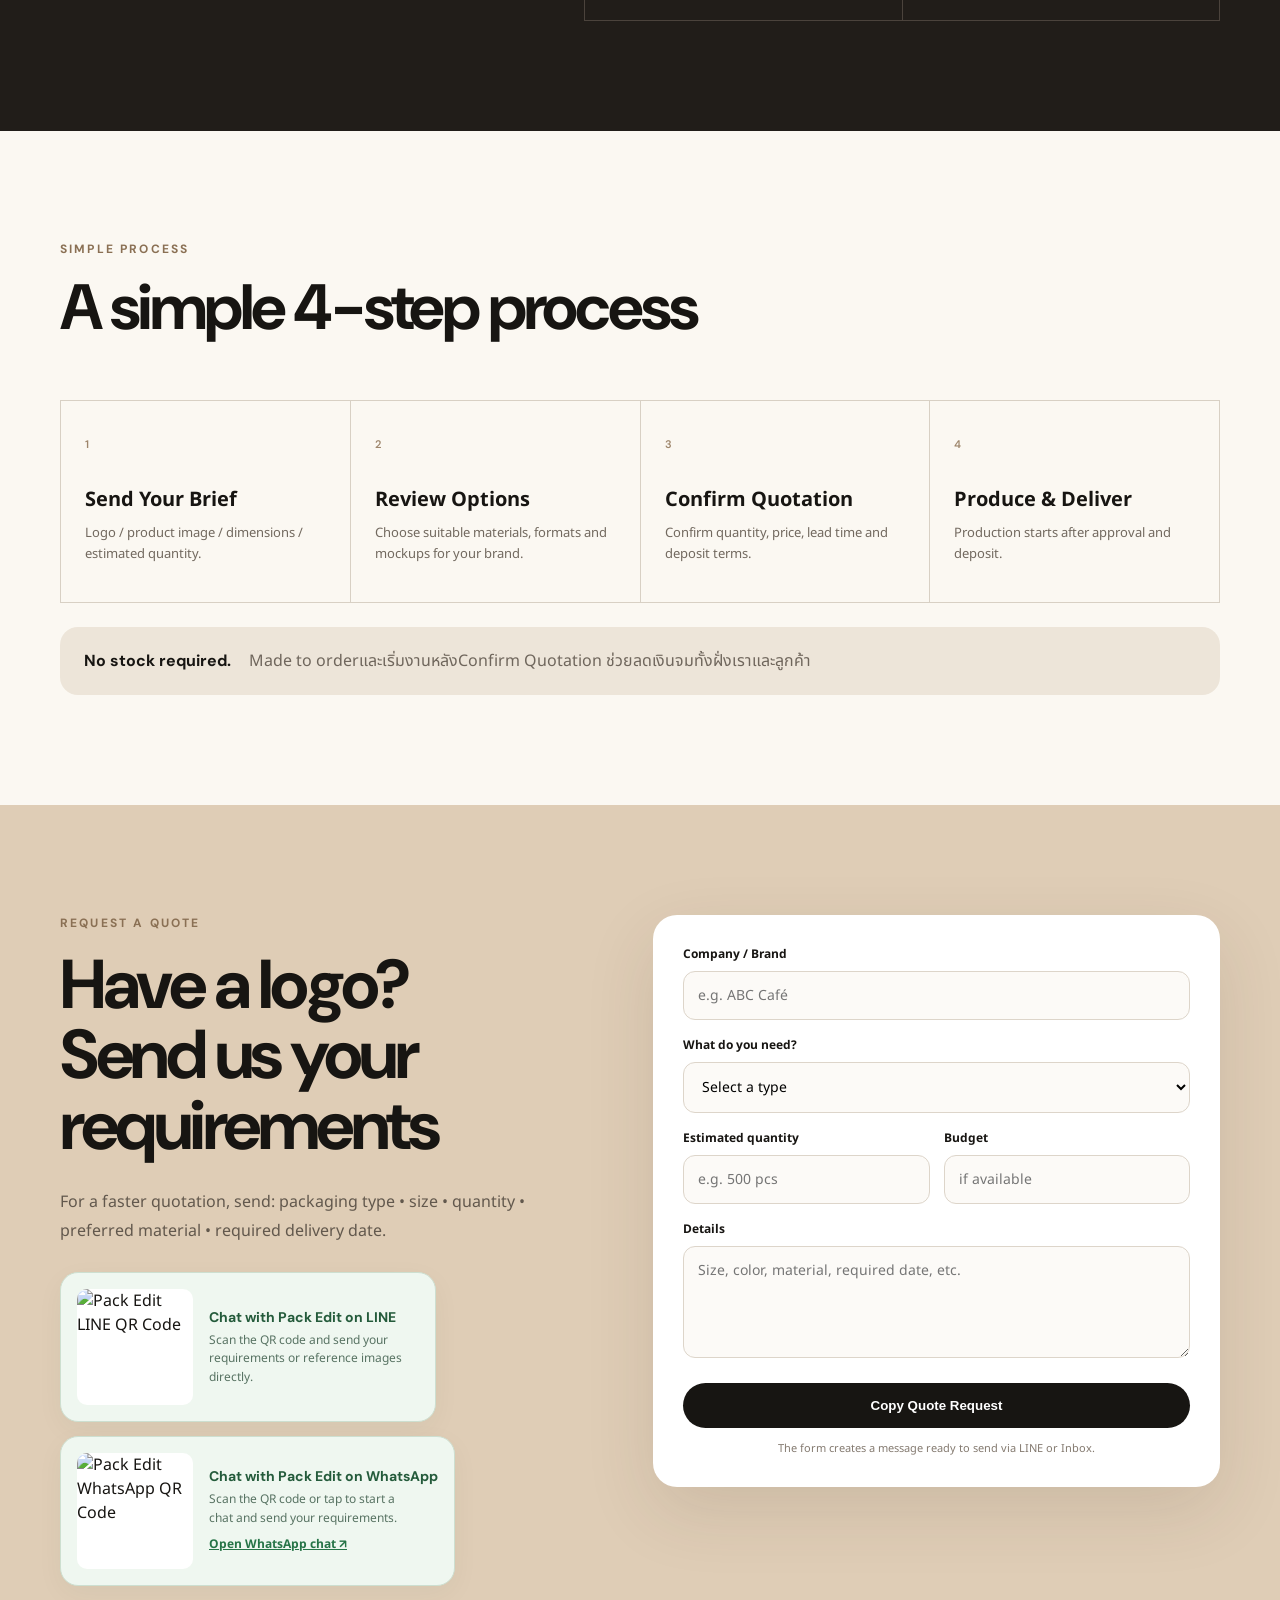
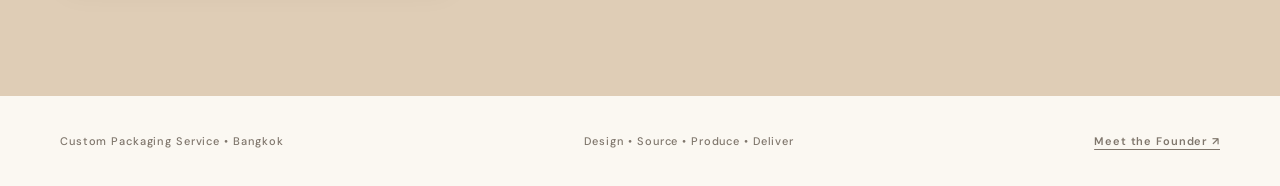
==== commit c0431beb: "Add Meet the Founder to English Pack Edit footer" ====
--- a/en/index.html
+++ b/en/index.html
@@ -172,7 +172,7 @@
     </section>
   </main>
 
-  <footer class="wrap footer"><span>Custom Packaging Service • Bangkok</span><span>Design • Source • Produce • Deliver</span></footer>
+  <footer class="wrap footer"><span>Custom Packaging Service • Bangkok</span><span>Design • Source • Produce • Deliver</span><a href="https://digital-identity-card-two.vercel.app/" target="_blank" rel="noopener noreferrer" style="color:inherit;text-decoration:underline;text-underline-offset:4px;font-weight:600">Meet the Founder ↗</a></footer>
   <script>const form = document.getElementById('quoteForm');
 const msg = document.getElementById('formMsg');
 form.addEventListener('submit', async (e) => {
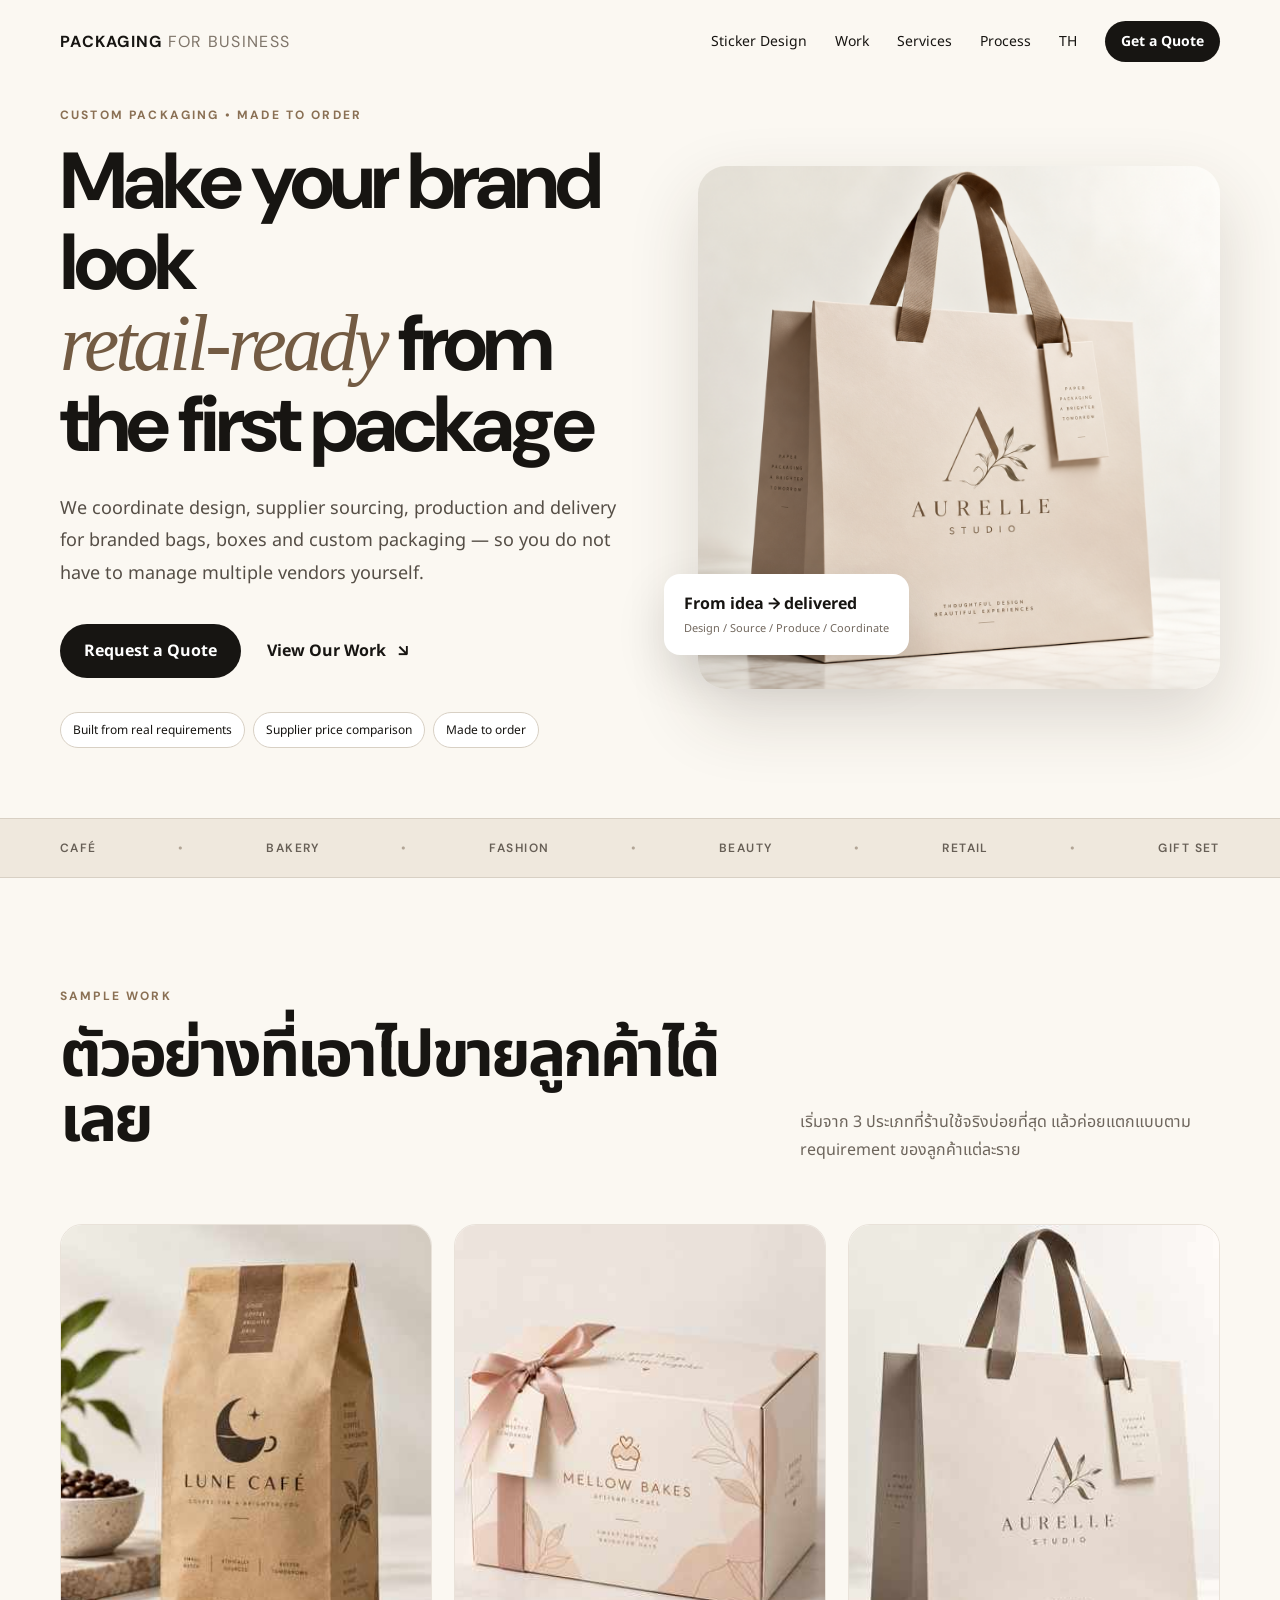
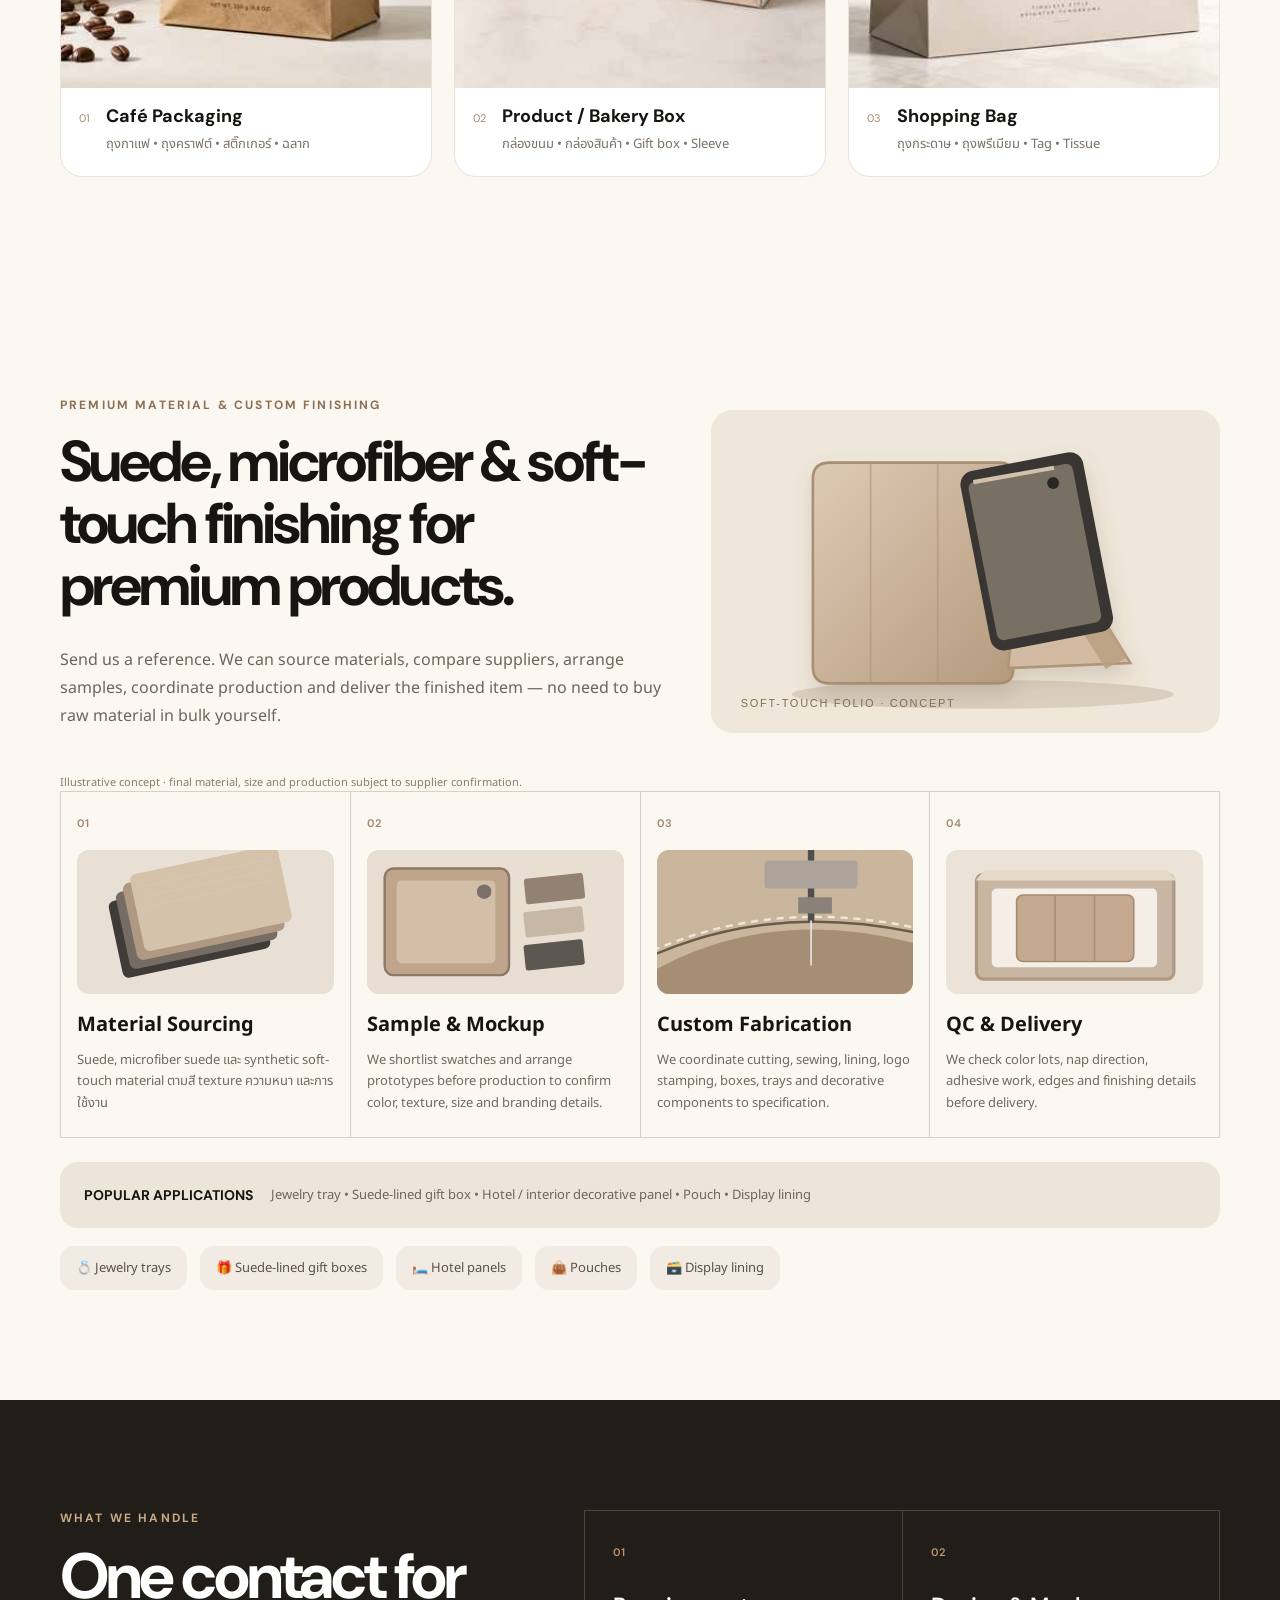
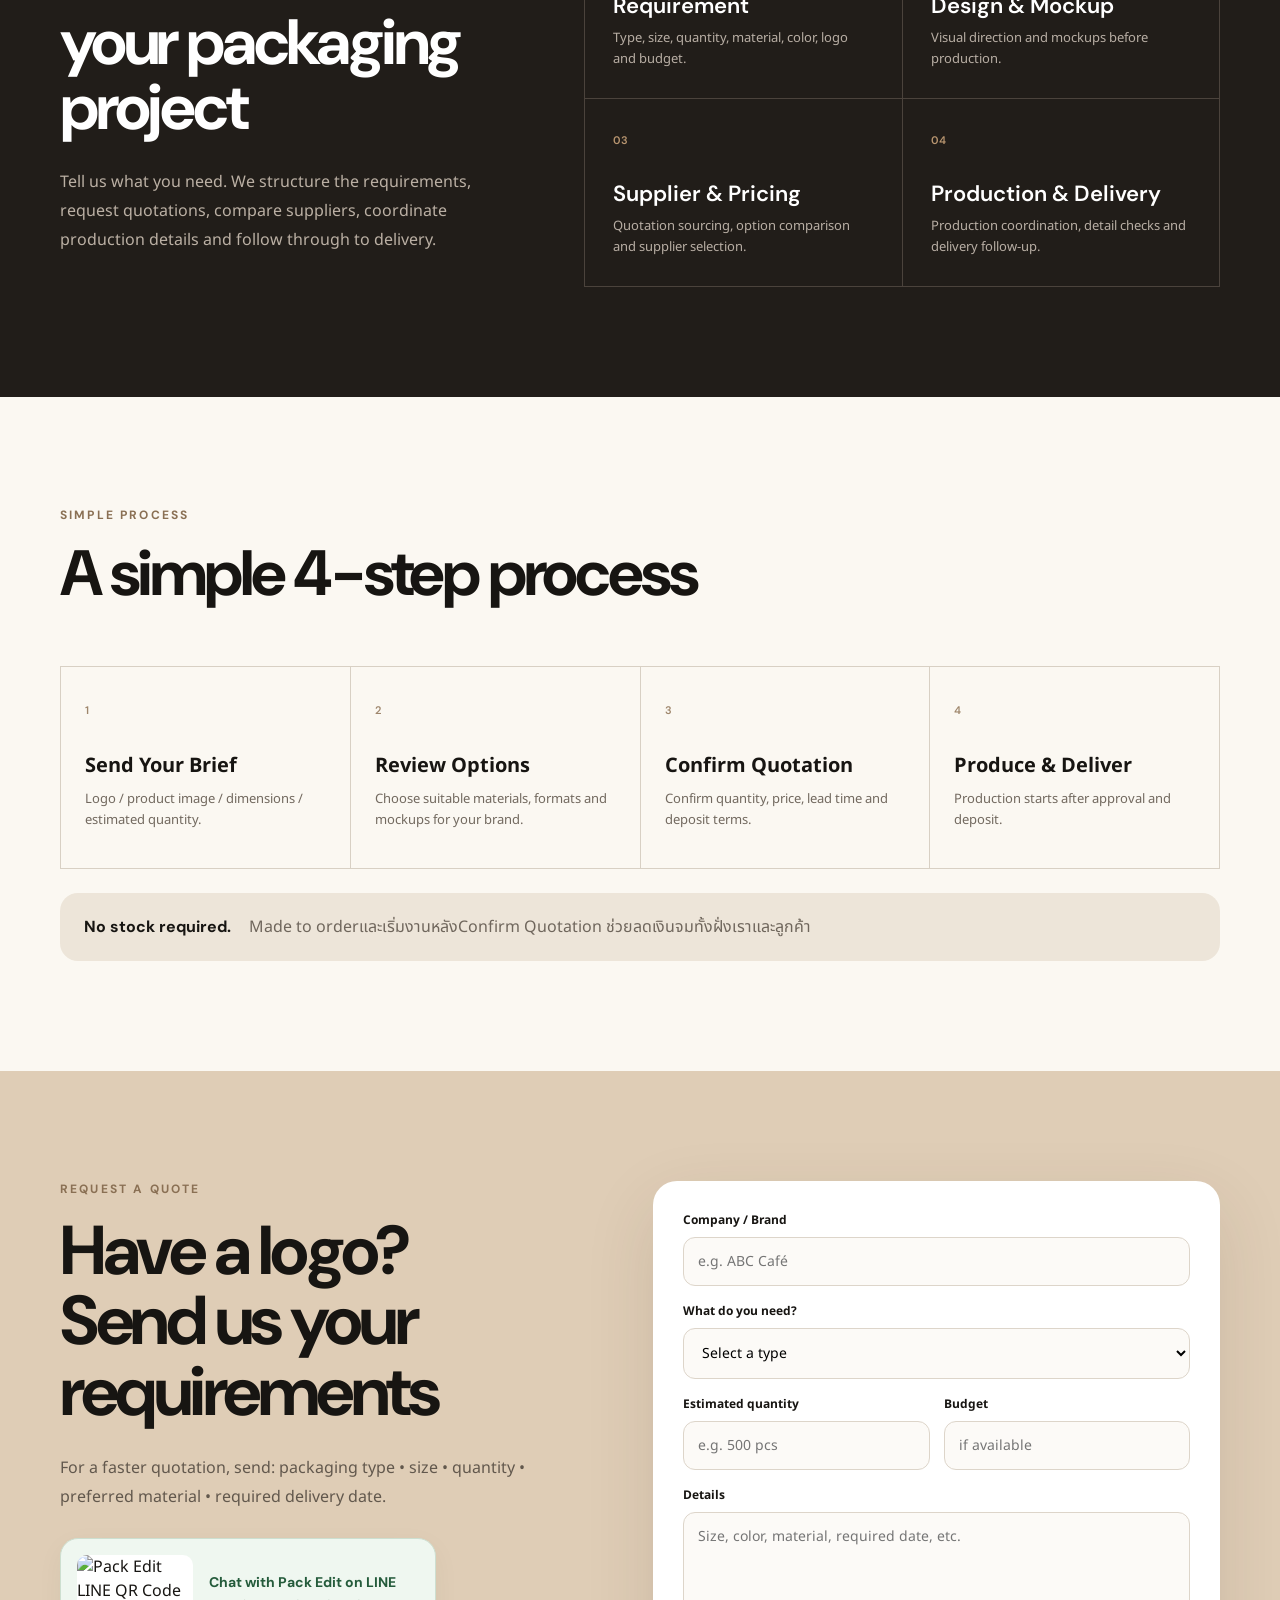
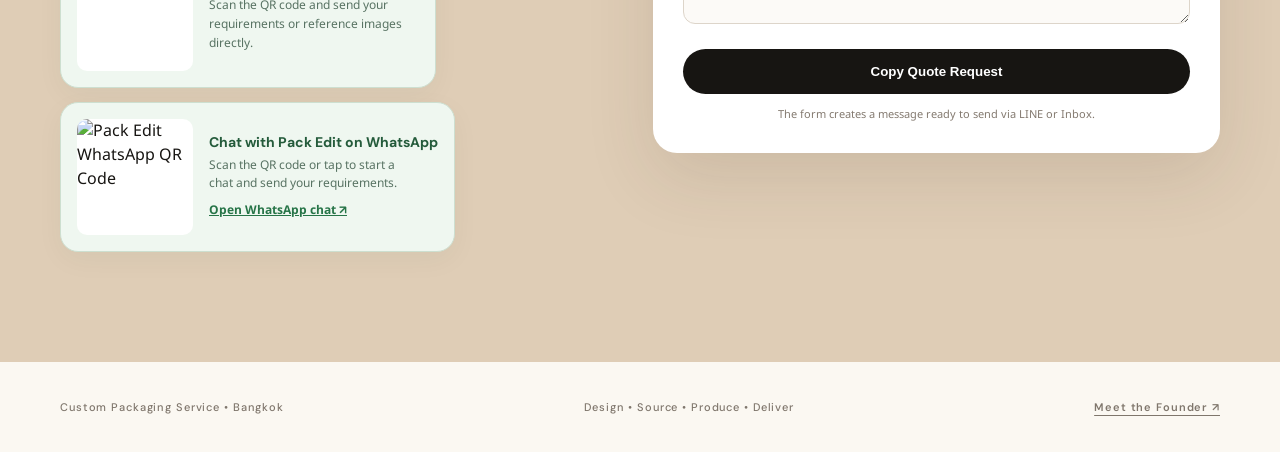
==== commit f2453d49: "Illustrate suede and microfiber finishing with iPad folio concept and production visuals" ====
--- a/en/index.html
+++ b/en/index.html
@@ -51,6 +51,9 @@
 @media(max-width:900px){.nav nav a:not(.small){display:none}.hero,.service-grid,.quote-grid{grid-template-columns:1fr}.hero{padding-top:45px;gap:35px}.hero-art{max-width:620px}.floating-card{left:14px}.gallery{grid-template-columns:1fr 1fr}.gallery .card:last-child{grid-column:1/-1;max-width:50%;margin:auto}.service-grid{gap:50px}.steps{grid-template-columns:1fr 1fr}.section-head{align-items:start;flex-direction:column;gap:0}.section-head>p{max-width:700px}.strip-inner{overflow:hidden;gap:18px;justify-content:flex-start}.strip-inner span:nth-of-type(n+5),.strip-inner i:nth-of-type(n+5){display:none}}
 @media(max-width:600px){.wrap{width:min(100% - 28px,1160px)}.nav{height:68px}.brand{font-size:12px}.brand span{display:none}.hero{min-height:auto;padding-bottom:50px}.hero h1{font-size:46px}.lead{font-size:15px}.actions{align-items:flex-start;flex-direction:column;gap:16px}.gallery{grid-template-columns:1fr}.gallery .card:last-child{grid-column:auto;max-width:none}.section,.service-bg,.quote-section{padding:74px 0}.service-list,.steps{grid-template-columns:1fr}.service-list{border-left:0}.service-list>div{border-left:1px solid #4b433c}.steps{border-left:0}.steps>div{border-left:1px solid var(--line)}.two{grid-template-columns:1fr}.notice{align-items:flex-start;flex-direction:column;gap:6px}.footer{height:auto;padding:28px 0;gap:10px;align-items:flex-start;flex-direction:column}.floating-card{position:static;margin-top:12px}.quote-card{padding:22px}}
 .line-contact strong,.whatsapp-contact strong{color:#245b3b}.line-contact span,.whatsapp-contact span{color:#587363}
+
+/* Premium material image-led presentation */
+.premium-showcase{display:grid;grid-template-columns:1.1fr .9fr;gap:28px;align-items:center;margin:0 0 28px}.premium-showcase .section-head{margin:0;display:block}.premium-showcase .section-head h2{font-size:clamp(35px,4.5vw,62px);line-height:1.08}.premium-showcase .section-head>p{max-width:680px}.premium-ipad-visual{margin:0;border-radius:22px;overflow:hidden;background:#efe7da}.premium-ipad-visual svg{display:block;width:100%;height:auto}.premium-photo-note{display:block;font-size:11px;color:#8b7b68;margin-top:8px}.premium-steps>div{padding:18px 16px 23px}.premium-step-visual{border-radius:12px;overflow:hidden;margin:16px 0;background:#e8dfd4}.premium-step-visual svg{width:100%;height:auto;display:block}.premium-steps h3{margin:7px 0 10px}.premium-apps{display:flex;gap:18px;align-items:center;flex-wrap:wrap}.premium-apps strong{font-size:14px}.premium-apps span{font-size:13px;line-height:1.7}.premium-application-icons{display:flex;flex-wrap:wrap;gap:13px;margin-top:18px}.premium-application-icons span{display:inline-flex;gap:7px;align-items:center;padding:12px 16px;background:#f1ebe3;border-radius:14px;font-size:13px;color:#5c5147}@media(max-width:800px){.premium-showcase{grid-template-columns:1fr}.premium-showcase .section-head h2{font-size:clamp(34px,7vw,54px)}}
 </style>
 </head>
 <body>
@@ -108,20 +111,25 @@
 
 
     <section id="premium-material" class="section wrap">
-      <div class="section-head compact">
+      <div class="premium-showcase">
+        <div class="section-head compact">
         <div>
           <div class="eyebrow">PREMIUM MATERIAL & CUSTOM FINISHING</div>
           <h2>Suede, microfiber & soft-touch finishing for premium products.</h2>
         </div>
         <p>Send us a reference. We can source materials, compare suppliers, arrange samples, coordinate production and deliver the finished item — no need to buy raw material in bulk yourself.</p>
       </div>
-      <div class="steps">
-        <div><span>01</span><h3>Material Sourcing</h3><p>Suede, microfiber suede และ synthetic soft-touch material ตามสี texture ความหนา และการใช้งาน</p></div>
-        <div><span>02</span><h3>Sample & Mockup</h3><p>We shortlist swatches and arrange prototypes before production to confirm color, texture, size and branding details.</p></div>
-        <div><span>03</span><h3>Custom Fabrication</h3><p>We coordinate cutting, sewing, lining, logo stamping, boxes, trays and decorative components to specification.</p></div>
-        <div><span>04</span><h3>QC & Delivery</h3><p>We check color lots, nap direction, adhesive work, edges and finishing details before delivery.</p></div>
+        <figure class="premium-ipad-visual"><svg viewBox="0 0 600 380" role="img" aria-label="Illustration of a beige suede iPad folio case with stand"><defs><linearGradient id="suedeBg" x2="1" y2="1"><stop stop-color="#e9ded0"/><stop offset="1" stop-color="#c3ad94"/></linearGradient><linearGradient id="suedeFace" x2="1" y2="1"><stop stop-color="#ddcab6"/><stop offset="1" stop-color="#b59a7d"/></linearGradient><filter id="suedeShadow"><feDropShadow dx="2" dy="12" stdDeviation="12" flood-color="#76624c" flood-opacity=".22"/></filter></defs><rect width="600" height="380" rx="23" fill="#efe7da"/><ellipse cx="320" cy="335" rx="225" ry="17" fill="#c6b6a4" opacity=".5"/><g filter="url(#suedeShadow)"><path d="M120 81 Q120 62 140 62 L340 62 Q356 62 356 80 L356 306 Q356 322 338 322 L140 322 Q120 322 120 303 Z" fill="url(#suedeFace)" stroke="#a88e73" stroke-width="3"/><path d="M188 62 V322 M267 62 V322" stroke="#ae957c" stroke-width="2" opacity=".62"/><path d="M370 98 L494 298 L350 304 Z" fill="#d2bba2" stroke="#af9478" stroke-width="3"/><path d="M362 89 L491 291 L465 305 L340 106Z" fill="#baa083" opacity=".85"/><rect x="291" y="75" width="147" height="215" rx="16" fill="#383632" transform="rotate(-11 291 75)"/><rect x="302" y="86" width="125" height="190" rx="8" fill="#776f64" transform="rotate(-11 302 86)"/><path d="M309 85 L404 68" stroke="#d0c0ac" stroke-width="5"/><circle cx="403" cy="86" r="7" fill="#292826"/></g><text x="35" y="350" font-family="Arial,sans-serif" fill="#806e5b" font-size="13" letter-spacing="2">SOFT-TOUCH FOLIO · CONCEPT</text></svg></figure>
       </div>
-      <div class="notice"><strong>POPULAR APPLICATIONS</strong><span>Jewelry tray • Suede-lined gift box • Hotel / interior decorative panel • Pouch • Display lining</span></div>
+      <div class="premium-photo-note">Illustrative concept · final material, size and production subject to supplier confirmation.</div>
+      <div class="steps premium-steps">
+        <div><span>01</span><div class="premium-step-visual"><svg viewBox="0 0 320 180" role="img" aria-label="Stacked suede and microfiber material swatches"><rect width="320" height="180" fill="#e9e0d5"/><g transform="rotate(-12 160 90)"><rect x="46" y="40" width="188" height="98" rx="8" fill="#3f3b38"/><rect x="57" y="31" width="188" height="98" rx="8" fill="#756c63"/><rect x="68" y="22" width="188" height="98" rx="8" fill="#af9982"/><rect x="79" y="13" width="188" height="98" rx="8" fill="#d4c2ab"/><path d="M90 30 H254 M90 43 H254 M90 56 H254" stroke="#fff" opacity=".1"/></g></svg></div><h3>Material Sourcing</h3><p>Suede, microfiber suede และ synthetic soft-touch material ตามสี texture ความหนา และการใช้งาน</p></div>
+        <div><span>02</span><div class="premium-step-visual"><svg viewBox="0 0 320 180" role="img" aria-label="Beige tablet case prototype with swatch samples"><rect width="320" height="180" fill="#e8ded1"/><rect x="22" y="23" width="155" height="133" rx="11" fill="#bfa58b" stroke="#8e7867" stroke-width="3"/><rect x="37" y="38" width="123" height="103" rx="6" fill="#d3bea8"/><circle cx="146" cy="52" r="9" fill="#7a7069"/><g transform="rotate(-6 228 90)"><rect x="201" y="33" width="74" height="32" rx="3" fill="#938273"/><rect x="196" y="74" width="74" height="32" rx="3" fill="#c7b7a6"/><rect x="192" y="115" width="74" height="32" rx="3" fill="#5d5751"/></g></svg></div><h3>Sample & Mockup</h3><p>We shortlist swatches and arrange prototypes before production to confirm color, texture, size and branding details.</p></div>
+        <div><span>03</span><div class="premium-step-visual"><svg viewBox="0 0 320 180" role="img" aria-label="Close-up illustration of stitching suede fabric"><rect width="320" height="180" fill="#cab59d"/><path d="M0 148 Q145 70 320 116 L320 180 H0Z" fill="#a68e74"/><path d="M-20 138 Q145 60 340 107" stroke="#6a5a4c" stroke-width="3" fill="none"/><path d="M-20 132 Q145 54 340 101" stroke="#f0e6d9" stroke-width="3" stroke-dasharray="9 7" fill="none"/><path d="M192 0 V89" stroke="#514f4b" stroke-width="8"/><path d="M192 88 L192 144" stroke="#ece9e5" stroke-width="2"/><path d="M176 59 H218 V79 H176 Z" fill="#8a8179"/><rect x="134" y="13" width="116" height="35" rx="5" fill="#aea39a"/></svg></div><h3>Custom Fabrication</h3><p>We coordinate cutting, sewing, lining, logo stamping, boxes, trays and decorative components to specification.</p></div>
+        <div><span>04</span><div class="premium-step-visual"><svg viewBox="0 0 320 180" role="img" aria-label="Suede tablet cover packed in a presentation box"><rect width="320" height="180" fill="#ebe3d8"/><rect x="38" y="30" width="246" height="131" rx="9" fill="#c8b6a2" stroke="#af9982" stroke-width="4"/><rect x="57" y="48" width="206" height="98" rx="6" fill="#f4eee6"/><rect x="88" y="56" width="146" height="83" rx="8" fill="#c4a98e" stroke="#a48a70" stroke-width="2"/><path d="M136 56 V139 M185 56 V139" stroke="#a88e75" stroke-width="2"/><path d="M48 25 L275 25 L289 38 L37 38Z" fill="#e7d9c7"/></svg></div><h3>QC & Delivery</h3><p>We check color lots, nap direction, adhesive work, edges and finishing details before delivery.</p></div>
+      </div>
+      <div class="notice premium-apps"><strong>POPULAR APPLICATIONS</strong><span>Jewelry tray • Suede-lined gift box • Hotel / interior decorative panel • Pouch • Display lining</span></div>
+      <div class="premium-application-icons"><span>💍 Jewelry trays</span><span>🎁 Suede-lined gift boxes</span><span>🛏️ Hotel panels</span><span>👜 Pouches</span><span>🗃️ Display lining</span></div>
     </section>
 
     <section id="service" class="section service-bg">
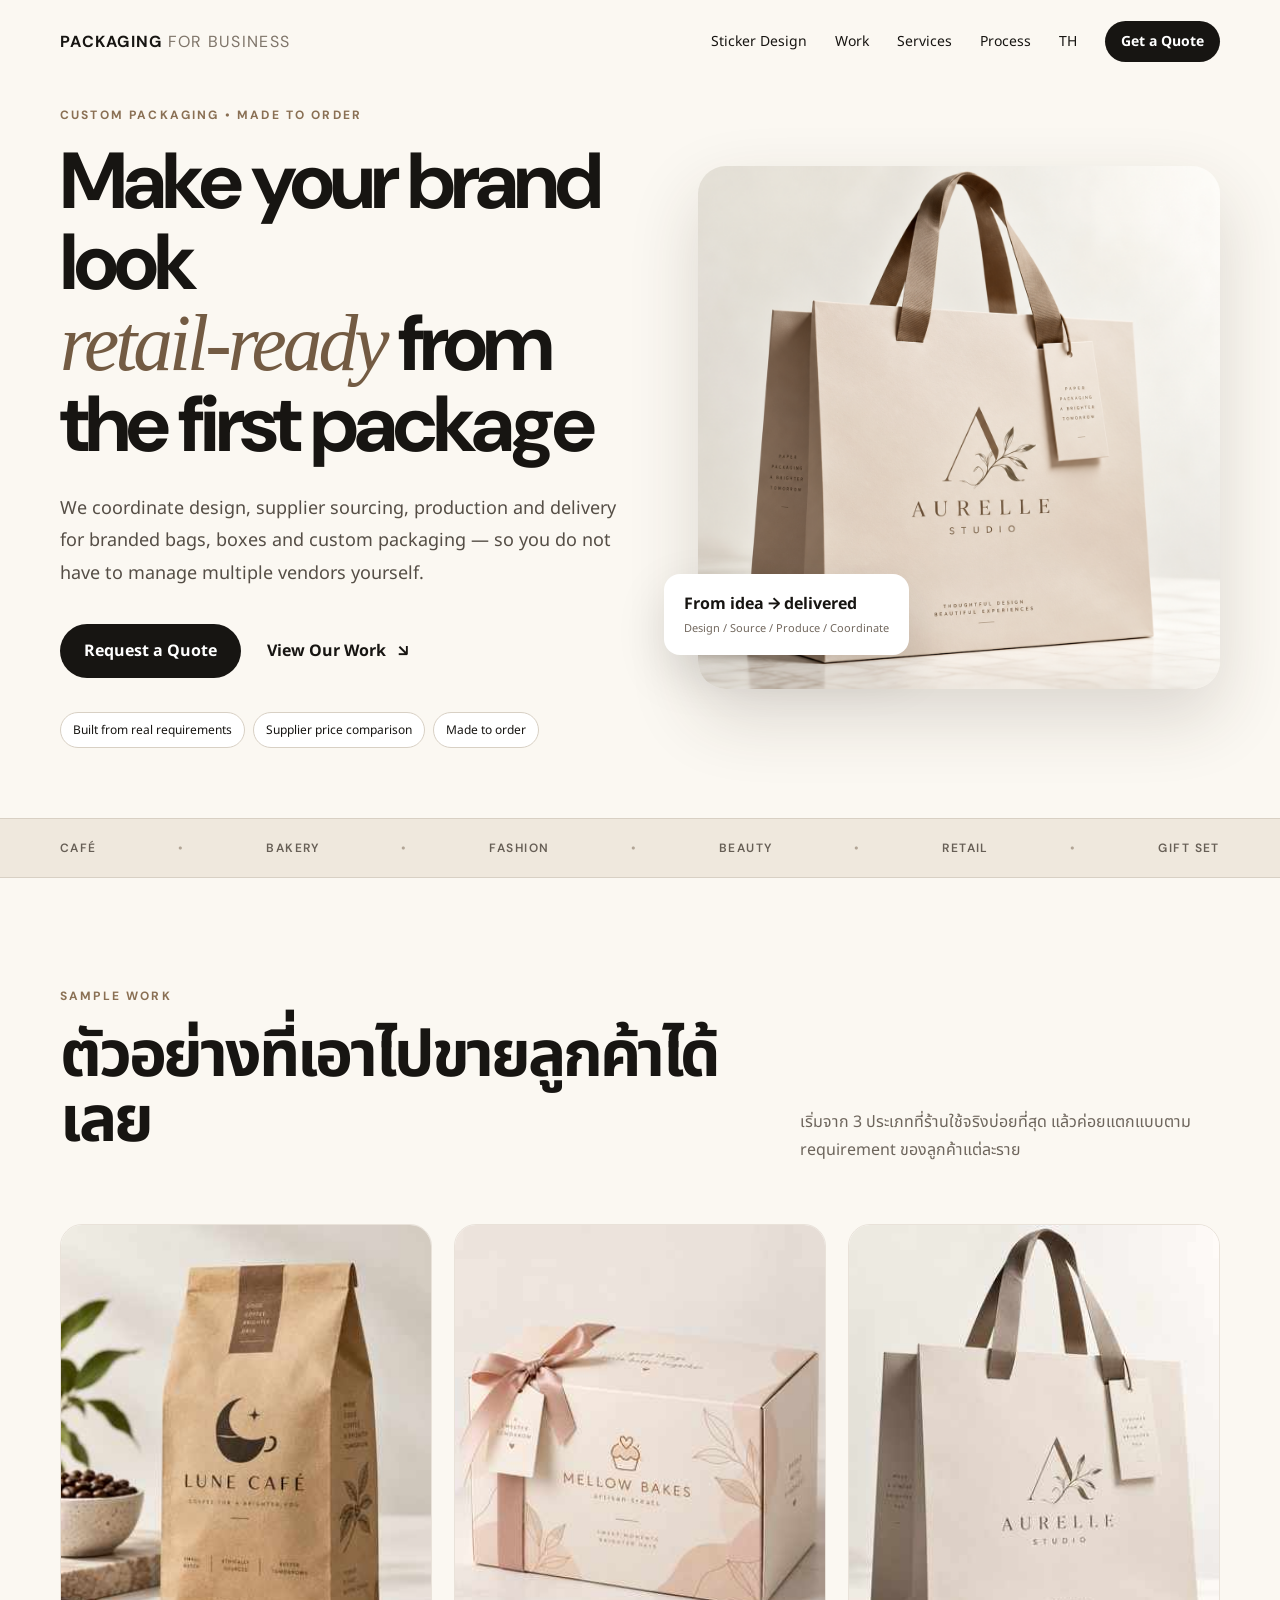
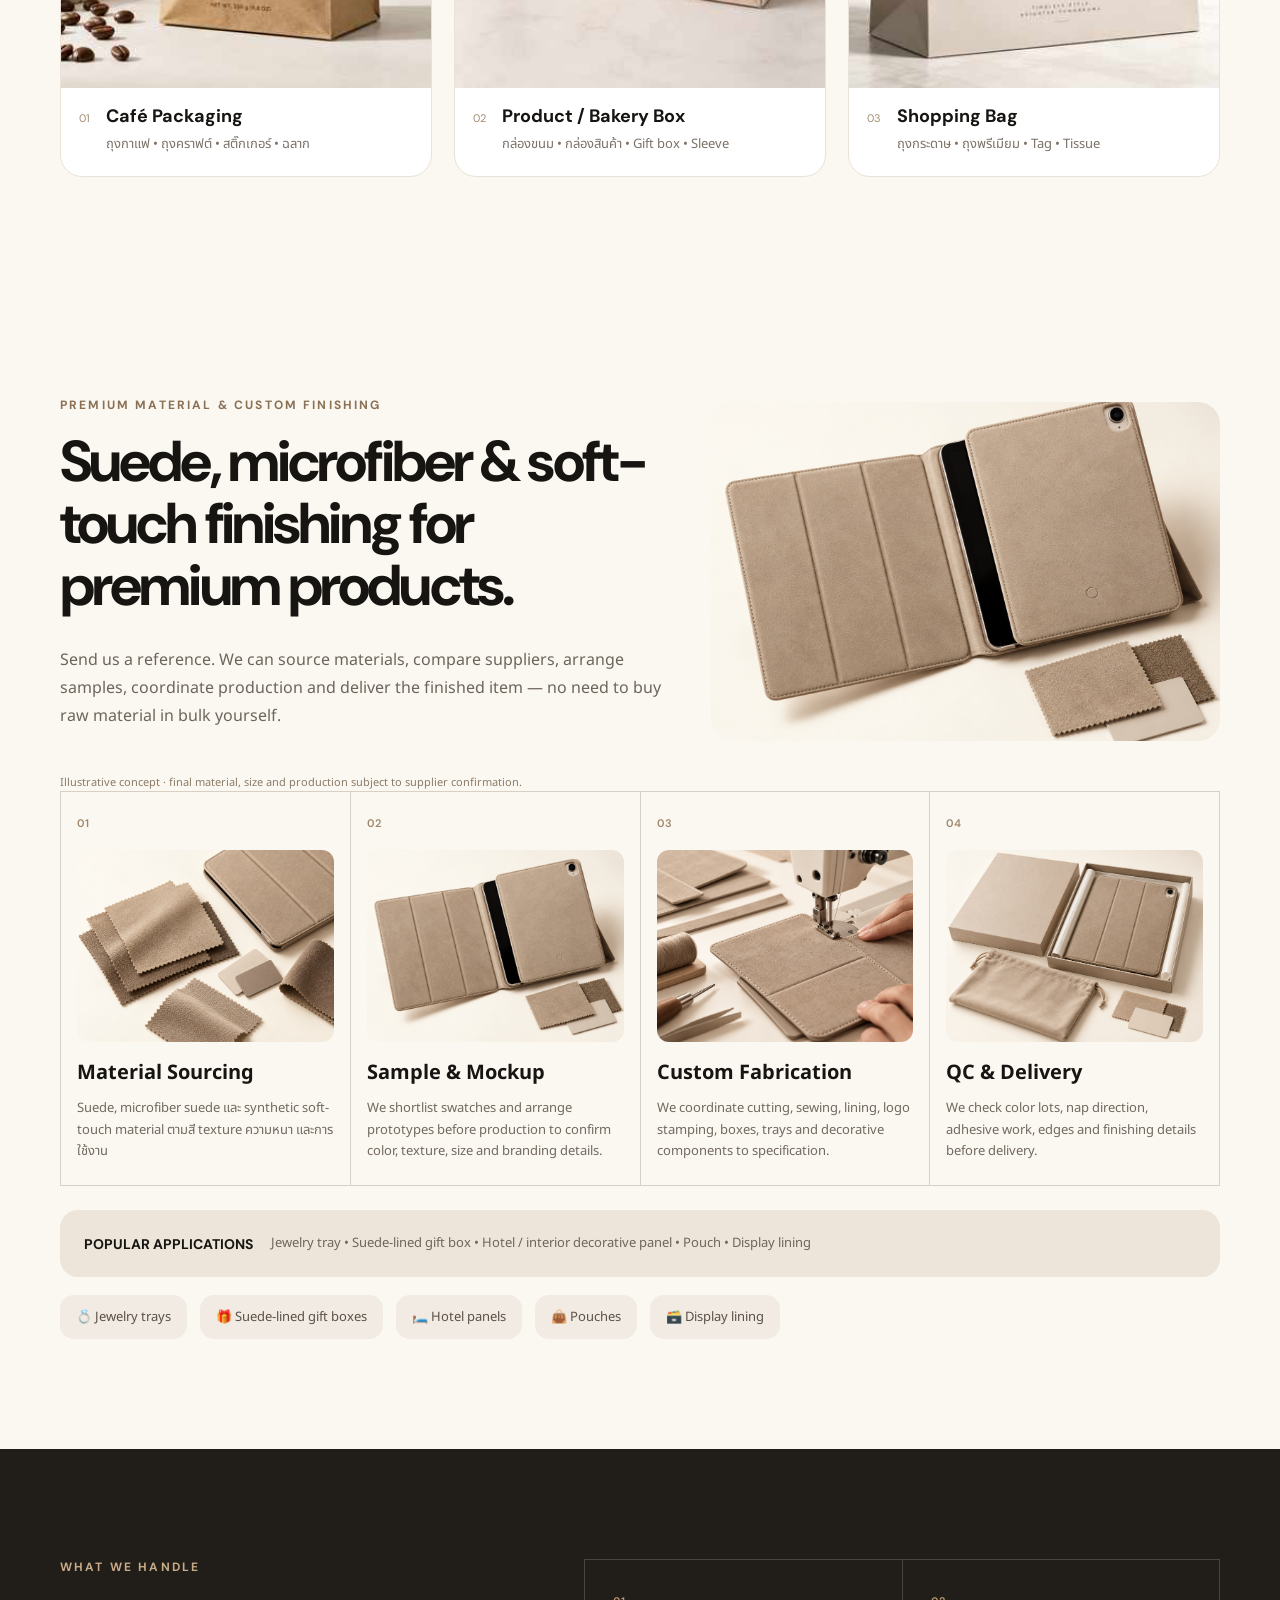
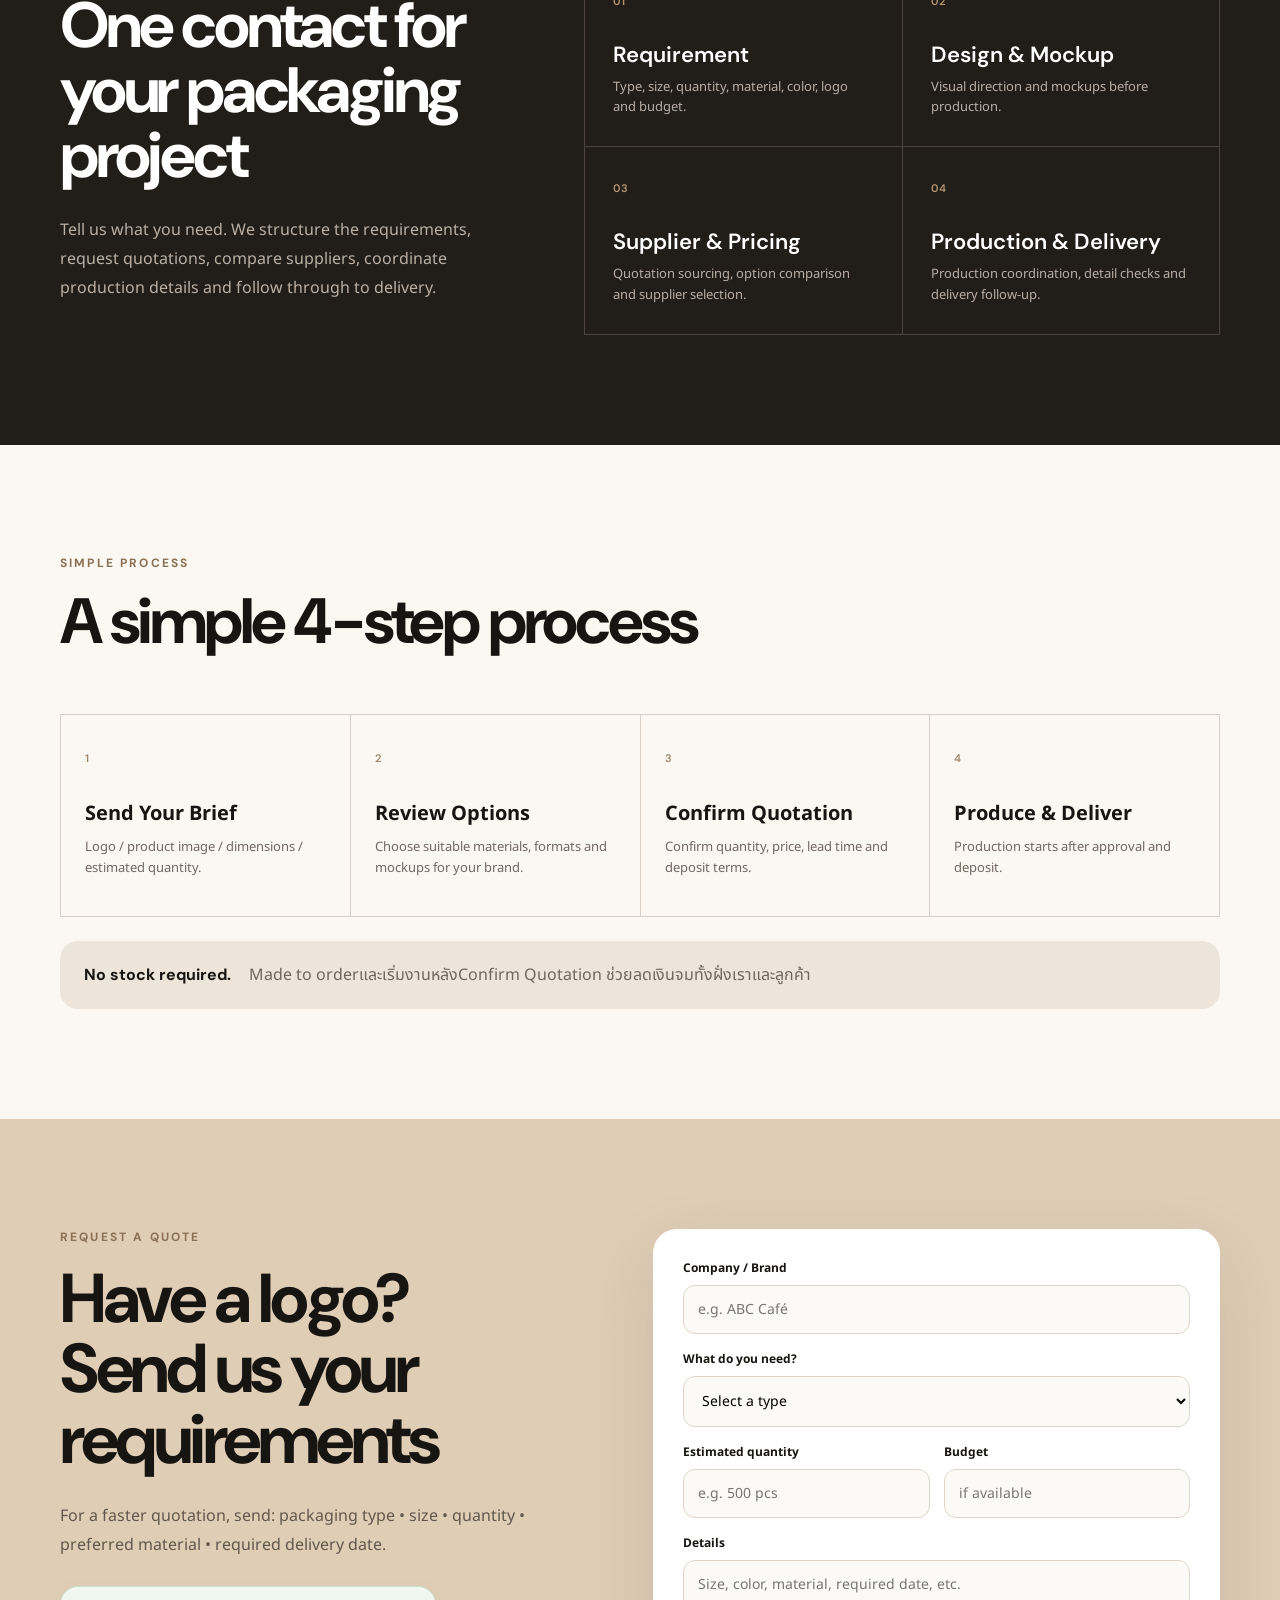
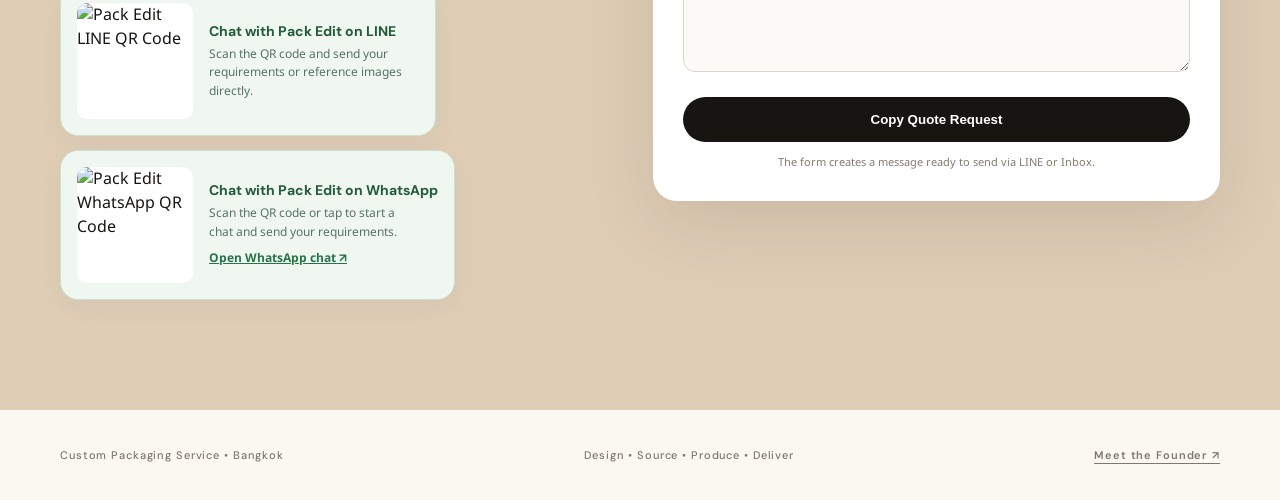
==== commit cc571cd1: "Replace premium material SVG diagrams with four uploaded photographic concepts" ====
--- a/en/index.html
+++ b/en/index.html
@@ -54,6 +54,8 @@
 
 /* Premium material image-led presentation */
 .premium-showcase{display:grid;grid-template-columns:1.1fr .9fr;gap:28px;align-items:center;margin:0 0 28px}.premium-showcase .section-head{margin:0;display:block}.premium-showcase .section-head h2{font-size:clamp(35px,4.5vw,62px);line-height:1.08}.premium-showcase .section-head>p{max-width:680px}.premium-ipad-visual{margin:0;border-radius:22px;overflow:hidden;background:#efe7da}.premium-ipad-visual svg{display:block;width:100%;height:auto}.premium-photo-note{display:block;font-size:11px;color:#8b7b68;margin-top:8px}.premium-steps>div{padding:18px 16px 23px}.premium-step-visual{border-radius:12px;overflow:hidden;margin:16px 0;background:#e8dfd4}.premium-step-visual svg{width:100%;height:auto;display:block}.premium-steps h3{margin:7px 0 10px}.premium-apps{display:flex;gap:18px;align-items:center;flex-wrap:wrap}.premium-apps strong{font-size:14px}.premium-apps span{font-size:13px;line-height:1.7}.premium-application-icons{display:flex;flex-wrap:wrap;gap:13px;margin-top:18px}.premium-application-icons span{display:inline-flex;gap:7px;align-items:center;padding:12px 16px;background:#f1ebe3;border-radius:14px;font-size:13px;color:#5c5147}@media(max-width:800px){.premium-showcase{grid-template-columns:1fr}.premium-showcase .section-head h2{font-size:clamp(34px,7vw,54px)}}
+
+.premium-ipad-visual img{width:100%;height:auto;aspect-ratio:3/2;object-fit:cover;display:block}.premium-step-visual img{width:100%;height:auto;aspect-ratio:4/3;object-fit:cover;display:block}
 </style>
 </head>
 <body>
@@ -119,14 +121,14 @@
         </div>
         <p>Send us a reference. We can source materials, compare suppliers, arrange samples, coordinate production and deliver the finished item — no need to buy raw material in bulk yourself.</p>
       </div>
-        <figure class="premium-ipad-visual"><svg viewBox="0 0 600 380" role="img" aria-label="Illustration of a beige suede iPad folio case with stand"><defs><linearGradient id="suedeBg" x2="1" y2="1"><stop stop-color="#e9ded0"/><stop offset="1" stop-color="#c3ad94"/></linearGradient><linearGradient id="suedeFace" x2="1" y2="1"><stop stop-color="#ddcab6"/><stop offset="1" stop-color="#b59a7d"/></linearGradient><filter id="suedeShadow"><feDropShadow dx="2" dy="12" stdDeviation="12" flood-color="#76624c" flood-opacity=".22"/></filter></defs><rect width="600" height="380" rx="23" fill="#efe7da"/><ellipse cx="320" cy="335" rx="225" ry="17" fill="#c6b6a4" opacity=".5"/><g filter="url(#suedeShadow)"><path d="M120 81 Q120 62 140 62 L340 62 Q356 62 356 80 L356 306 Q356 322 338 322 L140 322 Q120 322 120 303 Z" fill="url(#suedeFace)" stroke="#a88e73" stroke-width="3"/><path d="M188 62 V322 M267 62 V322" stroke="#ae957c" stroke-width="2" opacity=".62"/><path d="M370 98 L494 298 L350 304 Z" fill="#d2bba2" stroke="#af9478" stroke-width="3"/><path d="M362 89 L491 291 L465 305 L340 106Z" fill="#baa083" opacity=".85"/><rect x="291" y="75" width="147" height="215" rx="16" fill="#383632" transform="rotate(-11 291 75)"/><rect x="302" y="86" width="125" height="190" rx="8" fill="#776f64" transform="rotate(-11 302 86)"/><path d="M309 85 L404 68" stroke="#d0c0ac" stroke-width="5"/><circle cx="403" cy="86" r="7" fill="#292826"/></g><text x="35" y="350" font-family="Arial,sans-serif" fill="#806e5b" font-size="13" letter-spacing="2">SOFT-TOUCH FOLIO · CONCEPT</text></svg></figure>
+        <figure class="premium-ipad-visual"><img src="/ChatGPT%20Image%20Oct%2022%2C%202026%20at%2010_13_08%20PM.png" alt="Premium beige suede microfiber iPad folio case product concept" loading="eager" decoding="async" /></figure>
       </div>
       <div class="premium-photo-note">Illustrative concept · final material, size and production subject to supplier confirmation.</div>
       <div class="steps premium-steps">
-        <div><span>01</span><div class="premium-step-visual"><svg viewBox="0 0 320 180" role="img" aria-label="Stacked suede and microfiber material swatches"><rect width="320" height="180" fill="#e9e0d5"/><g transform="rotate(-12 160 90)"><rect x="46" y="40" width="188" height="98" rx="8" fill="#3f3b38"/><rect x="57" y="31" width="188" height="98" rx="8" fill="#756c63"/><rect x="68" y="22" width="188" height="98" rx="8" fill="#af9982"/><rect x="79" y="13" width="188" height="98" rx="8" fill="#d4c2ab"/><path d="M90 30 H254 M90 43 H254 M90 56 H254" stroke="#fff" opacity=".1"/></g></svg></div><h3>Material Sourcing</h3><p>Suede, microfiber suede และ synthetic soft-touch material ตามสี texture ความหนา และการใช้งาน</p></div>
-        <div><span>02</span><div class="premium-step-visual"><svg viewBox="0 0 320 180" role="img" aria-label="Beige tablet case prototype with swatch samples"><rect width="320" height="180" fill="#e8ded1"/><rect x="22" y="23" width="155" height="133" rx="11" fill="#bfa58b" stroke="#8e7867" stroke-width="3"/><rect x="37" y="38" width="123" height="103" rx="6" fill="#d3bea8"/><circle cx="146" cy="52" r="9" fill="#7a7069"/><g transform="rotate(-6 228 90)"><rect x="201" y="33" width="74" height="32" rx="3" fill="#938273"/><rect x="196" y="74" width="74" height="32" rx="3" fill="#c7b7a6"/><rect x="192" y="115" width="74" height="32" rx="3" fill="#5d5751"/></g></svg></div><h3>Sample & Mockup</h3><p>We shortlist swatches and arrange prototypes before production to confirm color, texture, size and branding details.</p></div>
-        <div><span>03</span><div class="premium-step-visual"><svg viewBox="0 0 320 180" role="img" aria-label="Close-up illustration of stitching suede fabric"><rect width="320" height="180" fill="#cab59d"/><path d="M0 148 Q145 70 320 116 L320 180 H0Z" fill="#a68e74"/><path d="M-20 138 Q145 60 340 107" stroke="#6a5a4c" stroke-width="3" fill="none"/><path d="M-20 132 Q145 54 340 101" stroke="#f0e6d9" stroke-width="3" stroke-dasharray="9 7" fill="none"/><path d="M192 0 V89" stroke="#514f4b" stroke-width="8"/><path d="M192 88 L192 144" stroke="#ece9e5" stroke-width="2"/><path d="M176 59 H218 V79 H176 Z" fill="#8a8179"/><rect x="134" y="13" width="116" height="35" rx="5" fill="#aea39a"/></svg></div><h3>Custom Fabrication</h3><p>We coordinate cutting, sewing, lining, logo stamping, boxes, trays and decorative components to specification.</p></div>
-        <div><span>04</span><div class="premium-step-visual"><svg viewBox="0 0 320 180" role="img" aria-label="Suede tablet cover packed in a presentation box"><rect width="320" height="180" fill="#ebe3d8"/><rect x="38" y="30" width="246" height="131" rx="9" fill="#c8b6a2" stroke="#af9982" stroke-width="4"/><rect x="57" y="48" width="206" height="98" rx="6" fill="#f4eee6"/><rect x="88" y="56" width="146" height="83" rx="8" fill="#c4a98e" stroke="#a48a70" stroke-width="2"/><path d="M136 56 V139 M185 56 V139" stroke="#a88e75" stroke-width="2"/><path d="M48 25 L275 25 L289 38 L37 38Z" fill="#e7d9c7"/></svg></div><h3>QC & Delivery</h3><p>We check color lots, nap direction, adhesive work, edges and finishing details before delivery.</p></div>
+        <div><span>01</span><div class="premium-step-visual"><img src="/ChatGPT%20Image%20Oct%2022%2C%202026%20at%2010_12_54%20PM.png" alt="Beige taupe microfiber suede material swatches showing texture" loading="lazy" decoding="async" /></div><h3>Material Sourcing</h3><p>Suede, microfiber suede และ synthetic soft-touch material ตามสี texture ความหนา และการใช้งาน</p></div>
+        <div><span>02</span><div class="premium-step-visual"><img src="/ChatGPT%20Image%20Oct%2022%2C%202026%20at%2010_13_08%20PM.png" alt="Suede iPad folio sample mockup with material swatches" loading="lazy" decoding="async" /></div><h3>Sample & Mockup</h3><p>We shortlist swatches and arrange prototypes before production to confirm color, texture, size and branding details.</p></div>
+        <div><span>03</span><div class="premium-step-visual"><img src="/ChatGPT%20Image%20Oct%2022%2C%202026%20at%2010_13_36%20PM.png" alt="Premium suede case stitching and careful fabrication detail" loading="lazy" decoding="async" /></div><h3>Custom Fabrication</h3><p>We coordinate cutting, sewing, lining, logo stamping, boxes, trays and decorative components to specification.</p></div>
+        <div><span>04</span><div class="premium-step-visual"><img src="/ChatGPT%20Image%20Oct%2022%2C%202026%20at%2010_13_45%20PM.png" alt="Finished suede iPad folio packed in premium gift box ready for delivery" loading="lazy" decoding="async" /></div><h3>QC & Delivery</h3><p>We check color lots, nap direction, adhesive work, edges and finishing details before delivery.</p></div>
       </div>
       <div class="notice premium-apps"><strong>POPULAR APPLICATIONS</strong><span>Jewelry tray • Suede-lined gift box • Hotel / interior decorative panel • Pouch • Display lining</span></div>
       <div class="premium-application-icons"><span>💍 Jewelry trays</span><span>🎁 Suede-lined gift boxes</span><span>🛏️ Hotel panels</span><span>👜 Pouches</span><span>🗃️ Display lining</span></div>
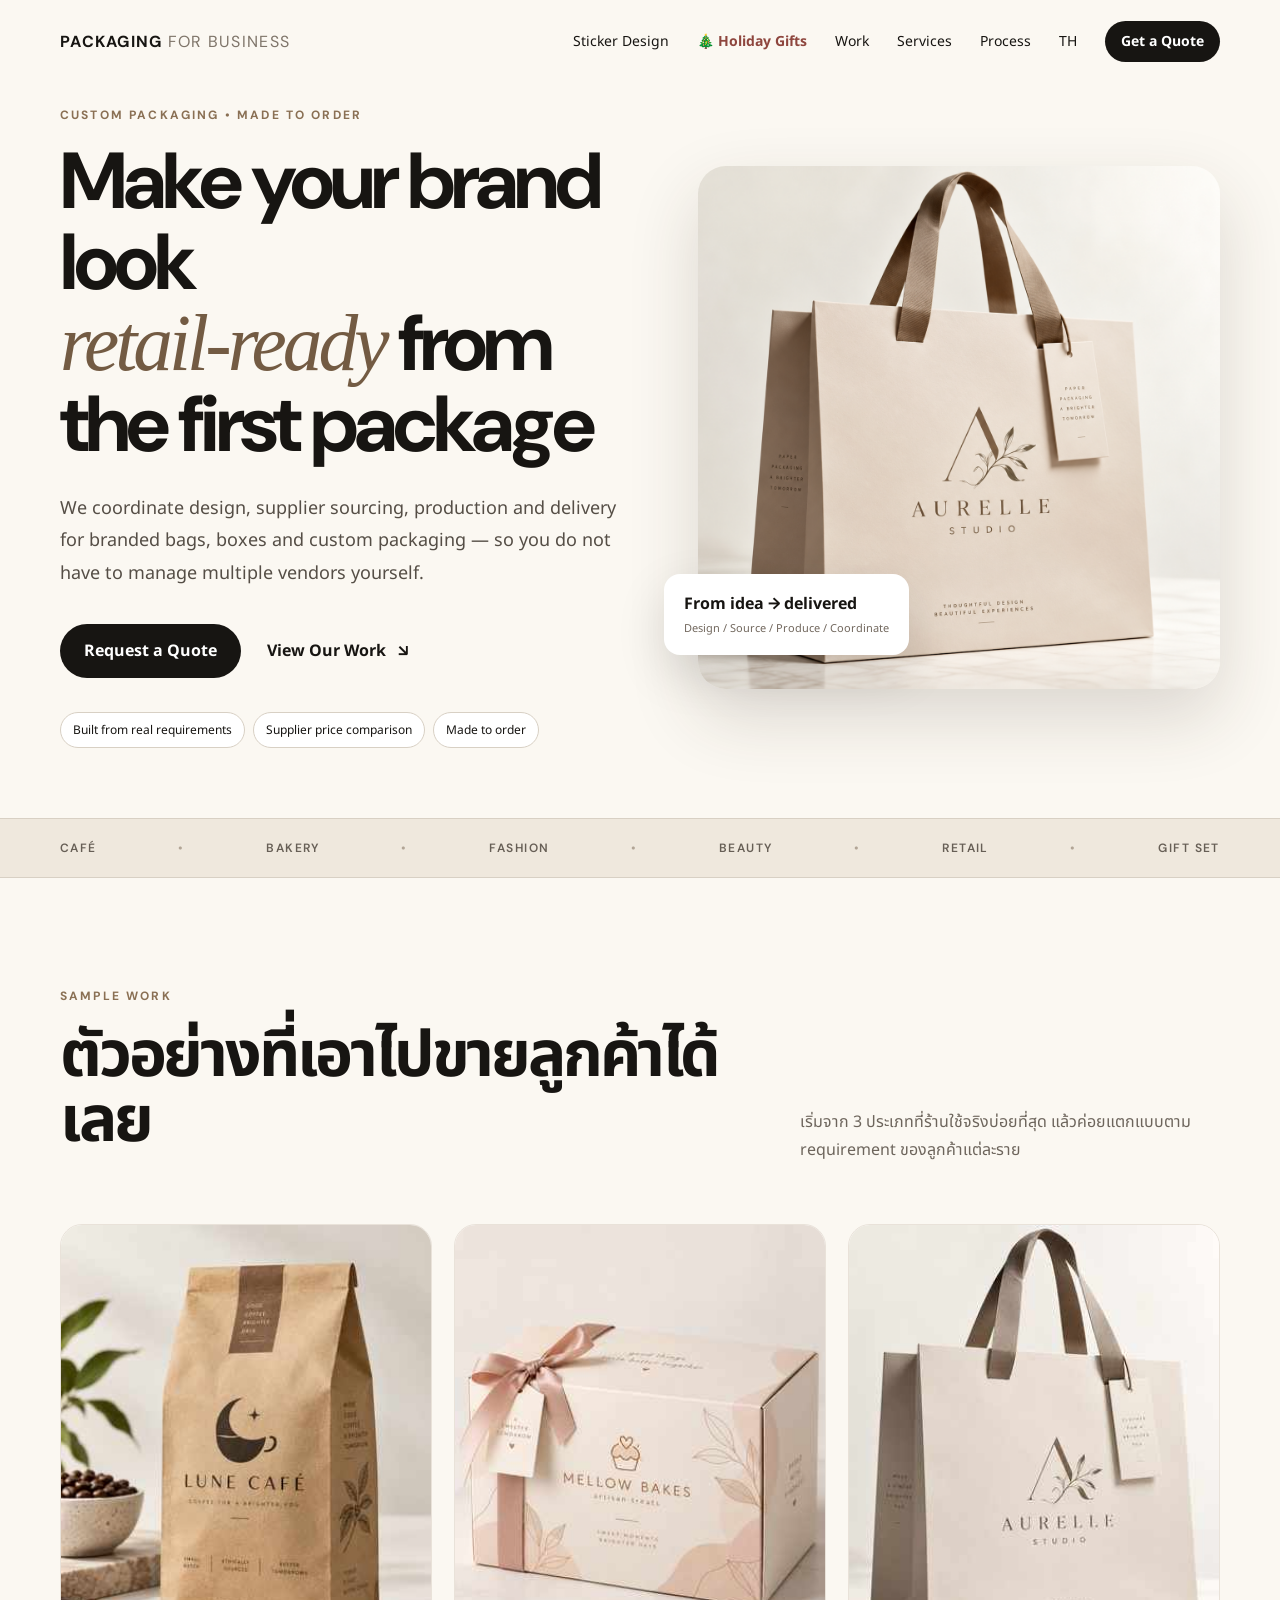
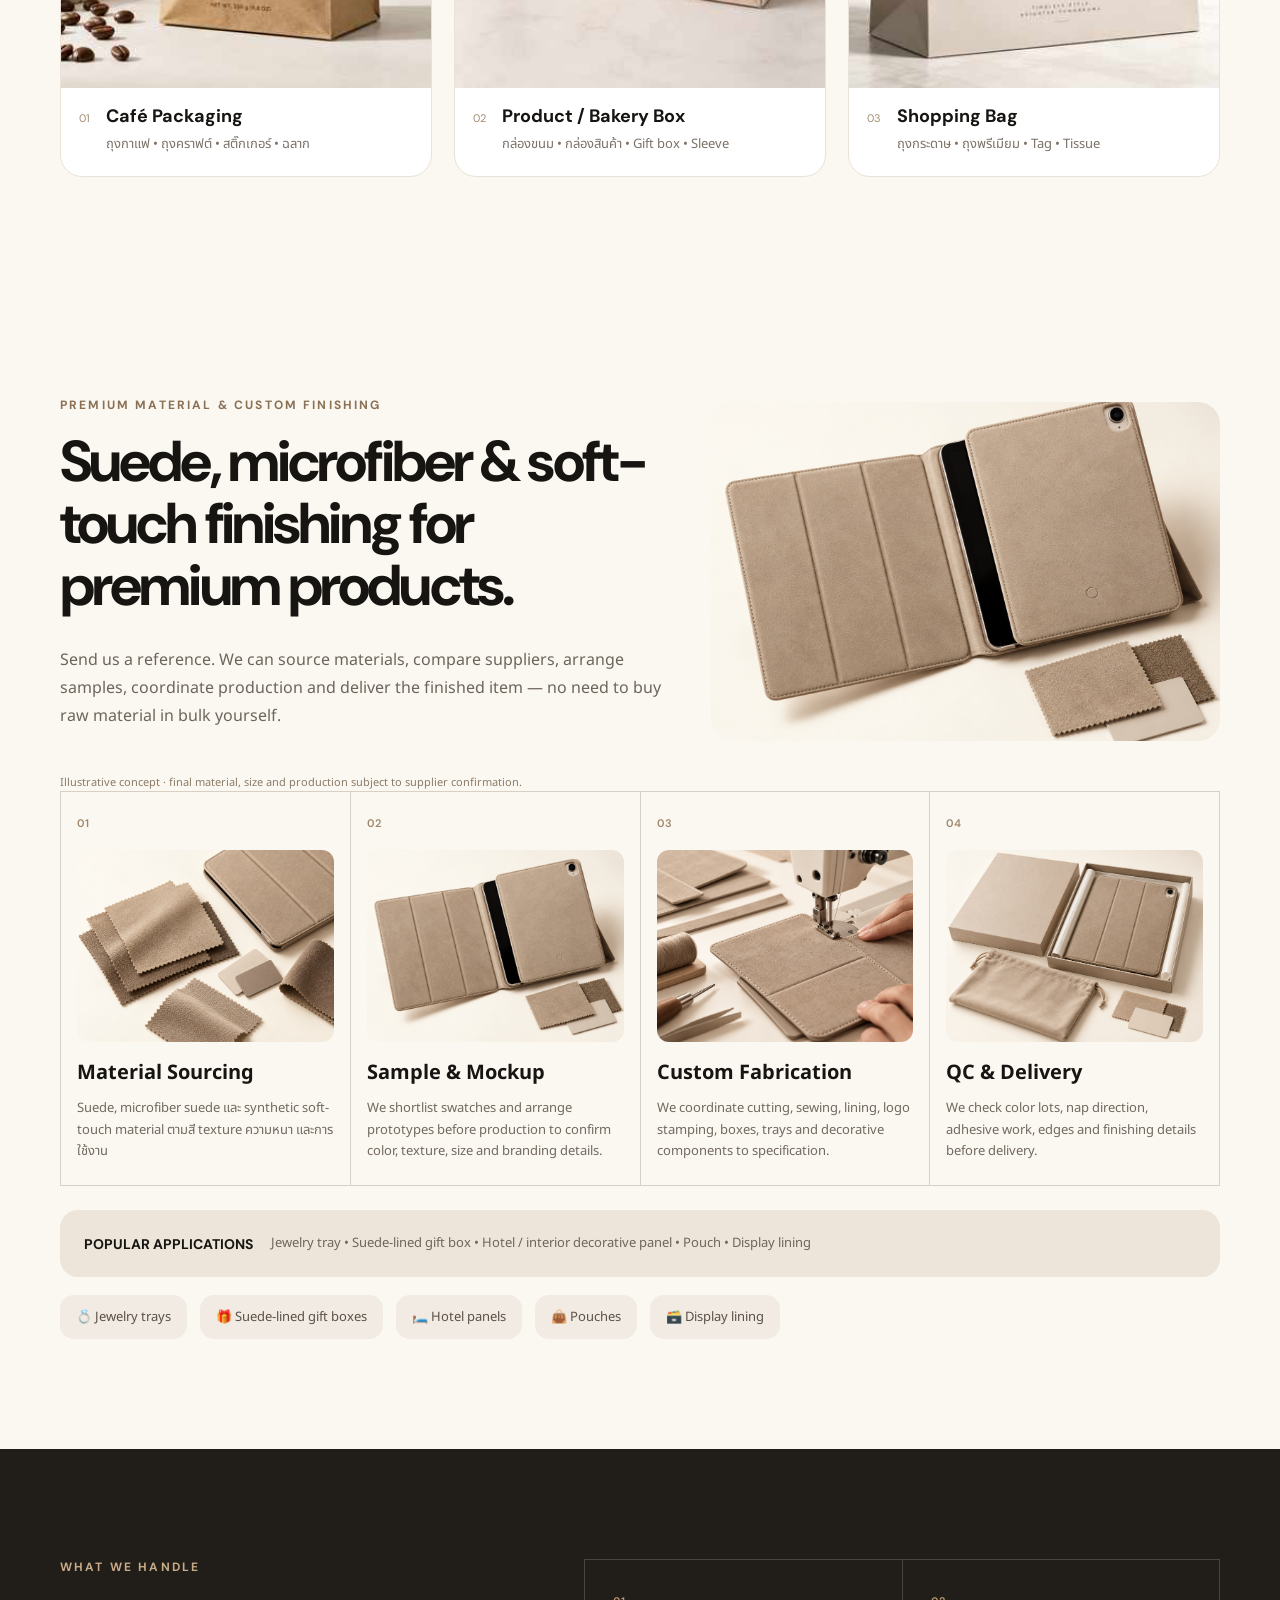
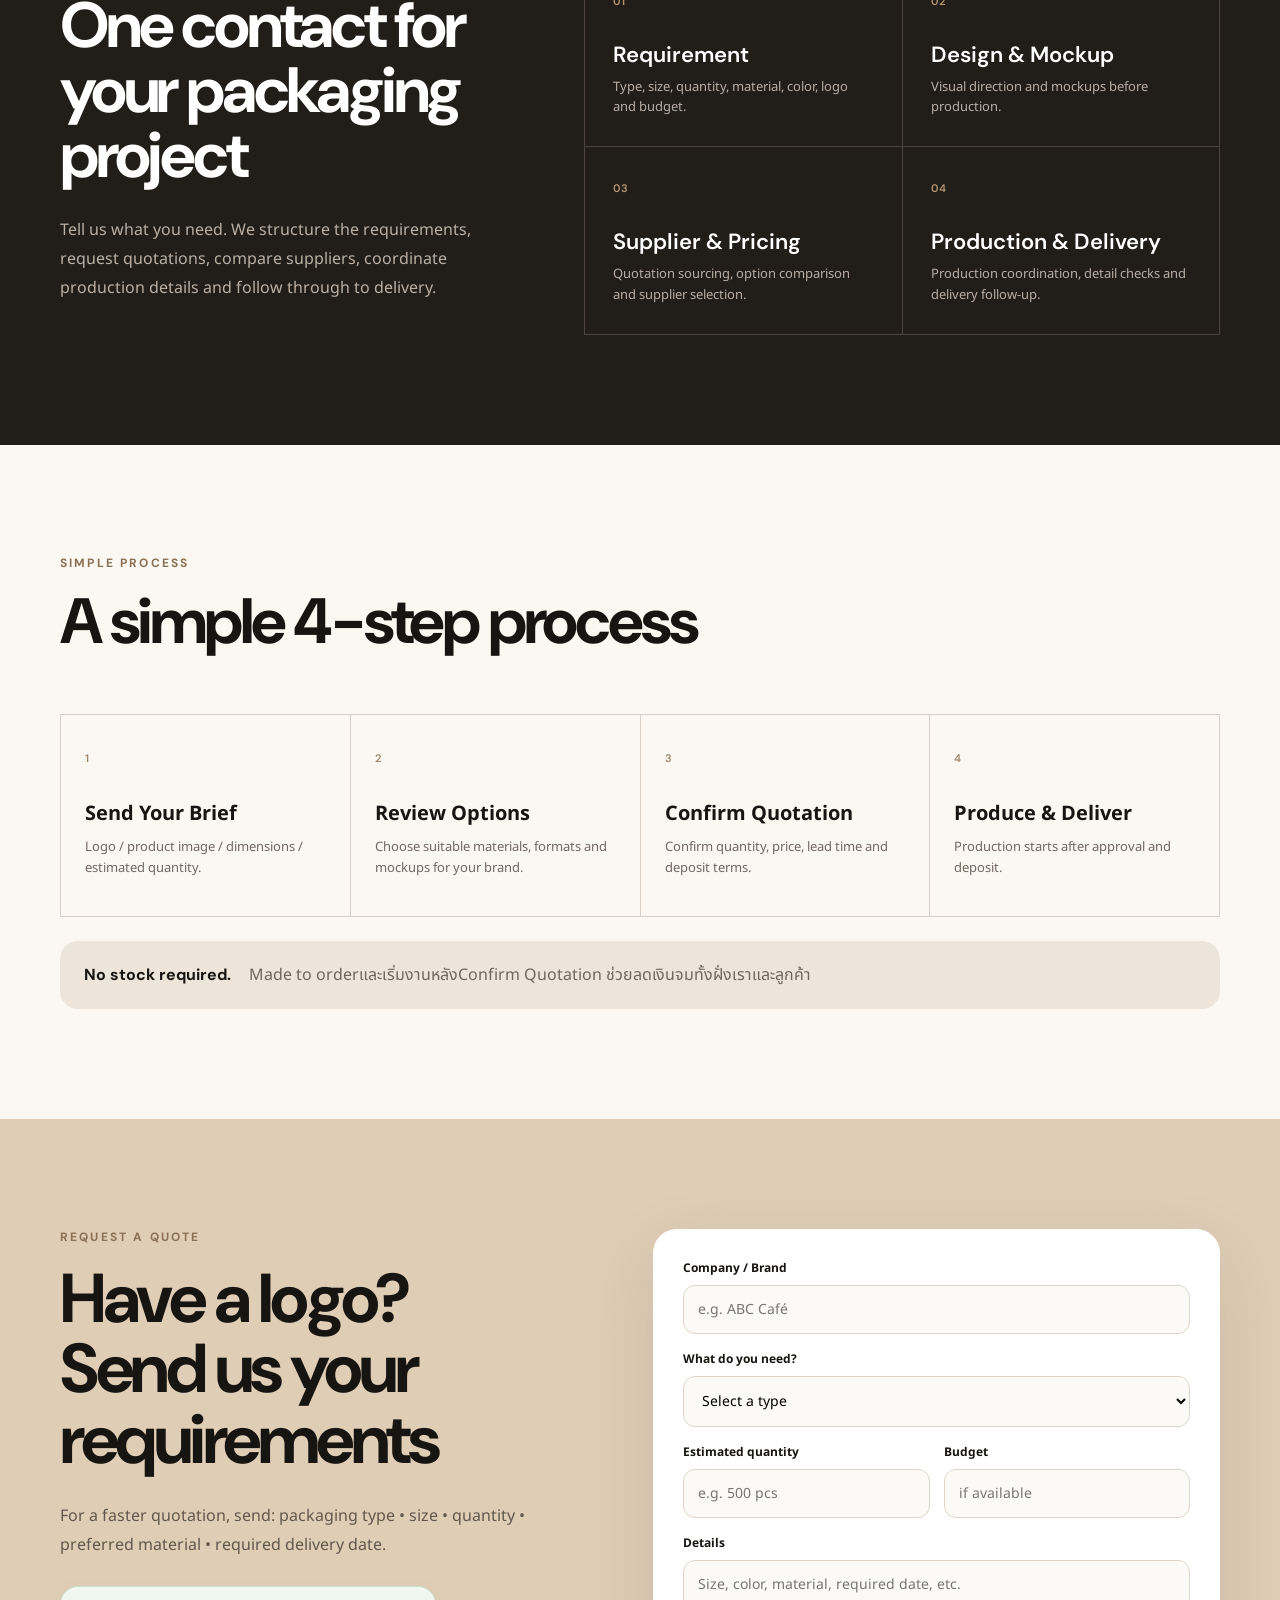
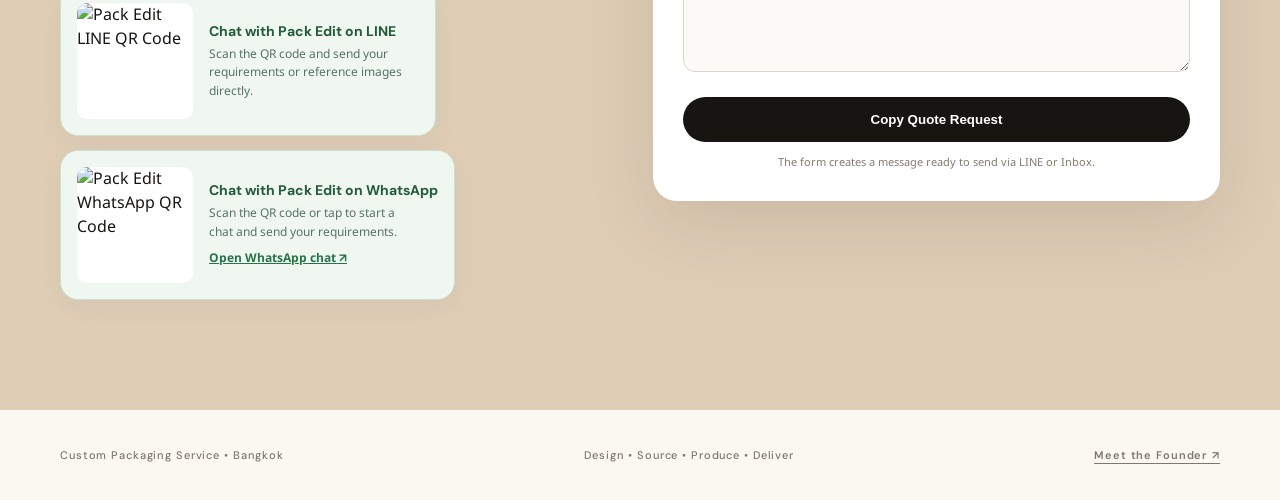
==== commit 758cfbad: "Link English storefront to holiday gift collection" ====
--- a/en/index.html
+++ b/en/index.html
@@ -56,6 +56,7 @@
 .premium-showcase{display:grid;grid-template-columns:1.1fr .9fr;gap:28px;align-items:center;margin:0 0 28px}.premium-showcase .section-head{margin:0;display:block}.premium-showcase .section-head h2{font-size:clamp(35px,4.5vw,62px);line-height:1.08}.premium-showcase .section-head>p{max-width:680px}.premium-ipad-visual{margin:0;border-radius:22px;overflow:hidden;background:#efe7da}.premium-ipad-visual svg{display:block;width:100%;height:auto}.premium-photo-note{display:block;font-size:11px;color:#8b7b68;margin-top:8px}.premium-steps>div{padding:18px 16px 23px}.premium-step-visual{border-radius:12px;overflow:hidden;margin:16px 0;background:#e8dfd4}.premium-step-visual svg{width:100%;height:auto;display:block}.premium-steps h3{margin:7px 0 10px}.premium-apps{display:flex;gap:18px;align-items:center;flex-wrap:wrap}.premium-apps strong{font-size:14px}.premium-apps span{font-size:13px;line-height:1.7}.premium-application-icons{display:flex;flex-wrap:wrap;gap:13px;margin-top:18px}.premium-application-icons span{display:inline-flex;gap:7px;align-items:center;padding:12px 16px;background:#f1ebe3;border-radius:14px;font-size:13px;color:#5c5147}@media(max-width:800px){.premium-showcase{grid-template-columns:1fr}.premium-showcase .section-head h2{font-size:clamp(34px,7vw,54px)}}
 
 .premium-ipad-visual img{width:100%;height:auto;aspect-ratio:3/2;object-fit:cover;display:block}.premium-step-visual img{width:100%;height:auto;aspect-ratio:4/3;object-fit:cover;display:block}
+.holiday-nav-link{color:#8e463e;font-weight:700;white-space:nowrap}@media(max-width:900px){.nav nav .holiday-nav-link{display:inline-flex;font-size:12px}}
 </style>
 </head>
 <body>
@@ -63,6 +64,7 @@
     <a class="brand" href="#top">PACKAGING <span>FOR BUSINESS</span></a>
     <nav>
       <a href="/en/stickers/">Sticker Design</a>
+      <a class="holiday-nav-link" href="/holiday/en/">🎄 Holiday Gifts</a>
       <a href="#work">Work</a>
       <a href="#service">Services</a>
       <a href="#process">Process</a>
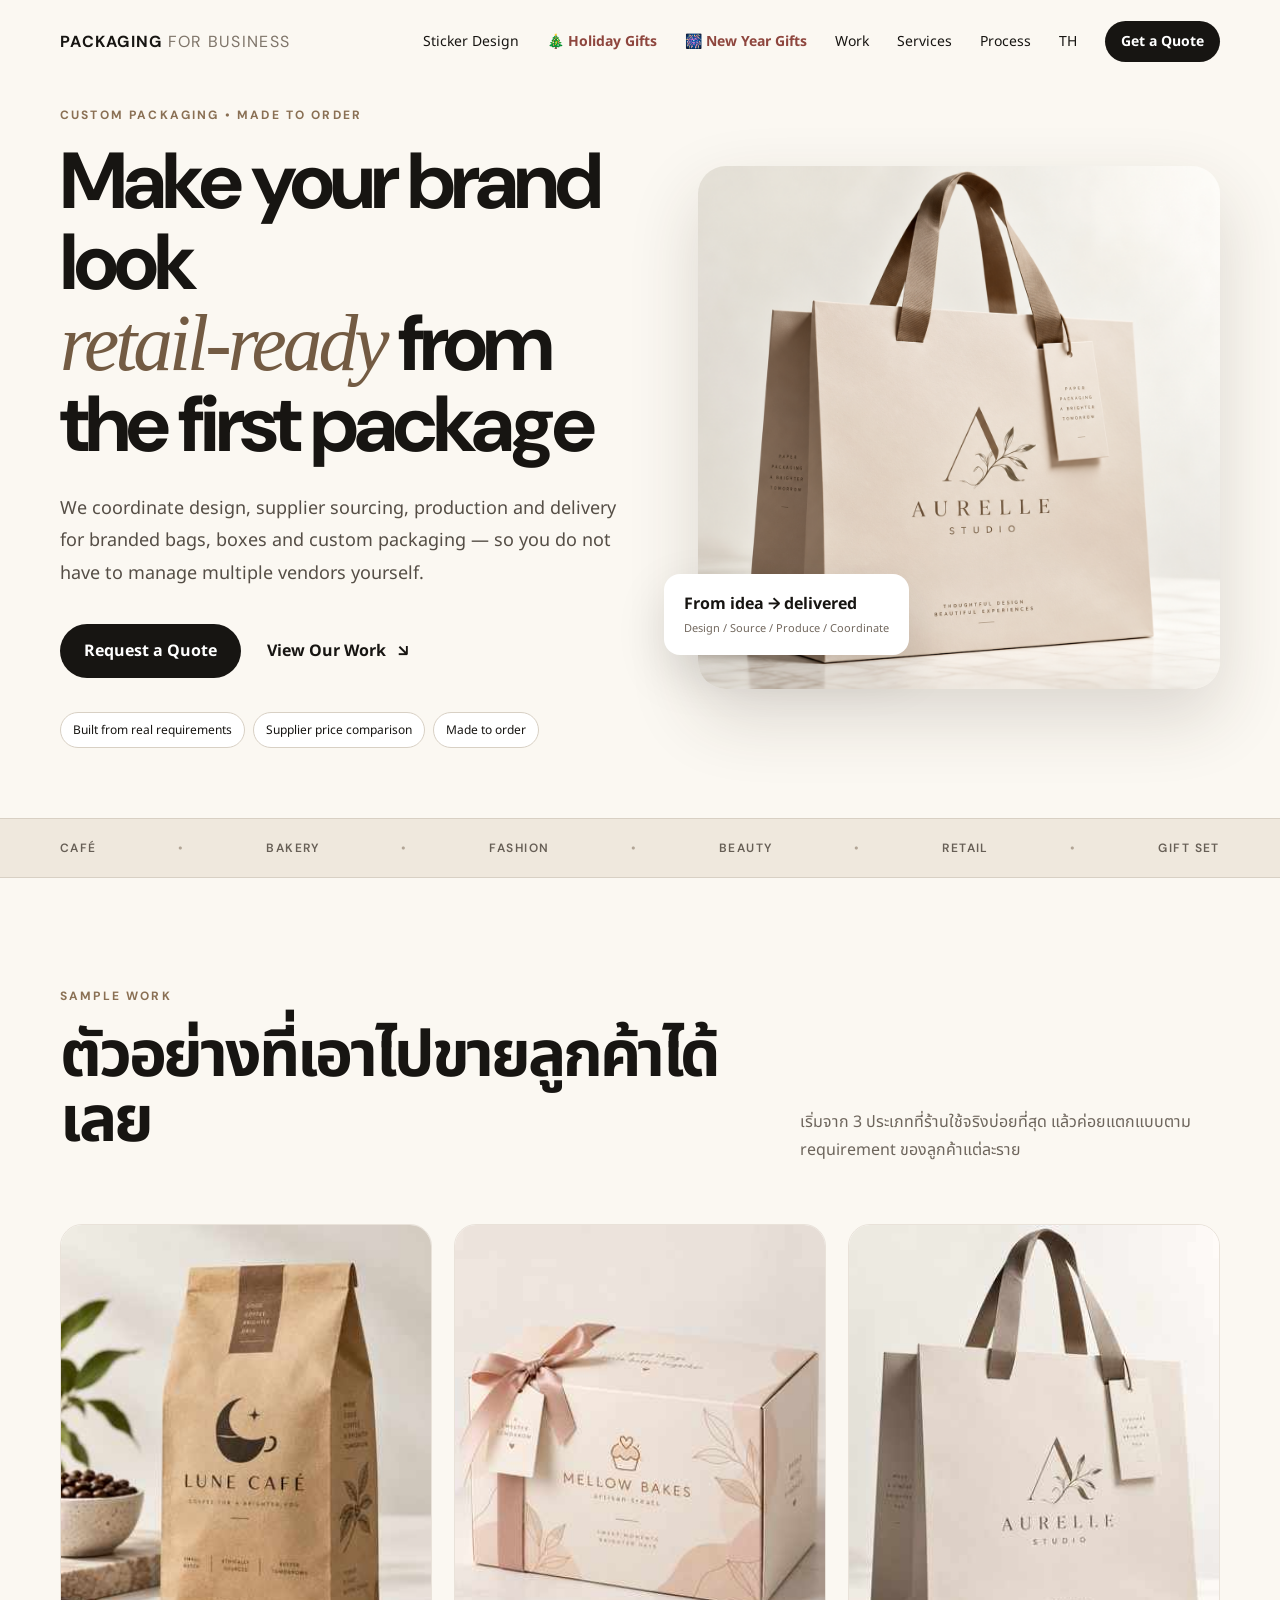
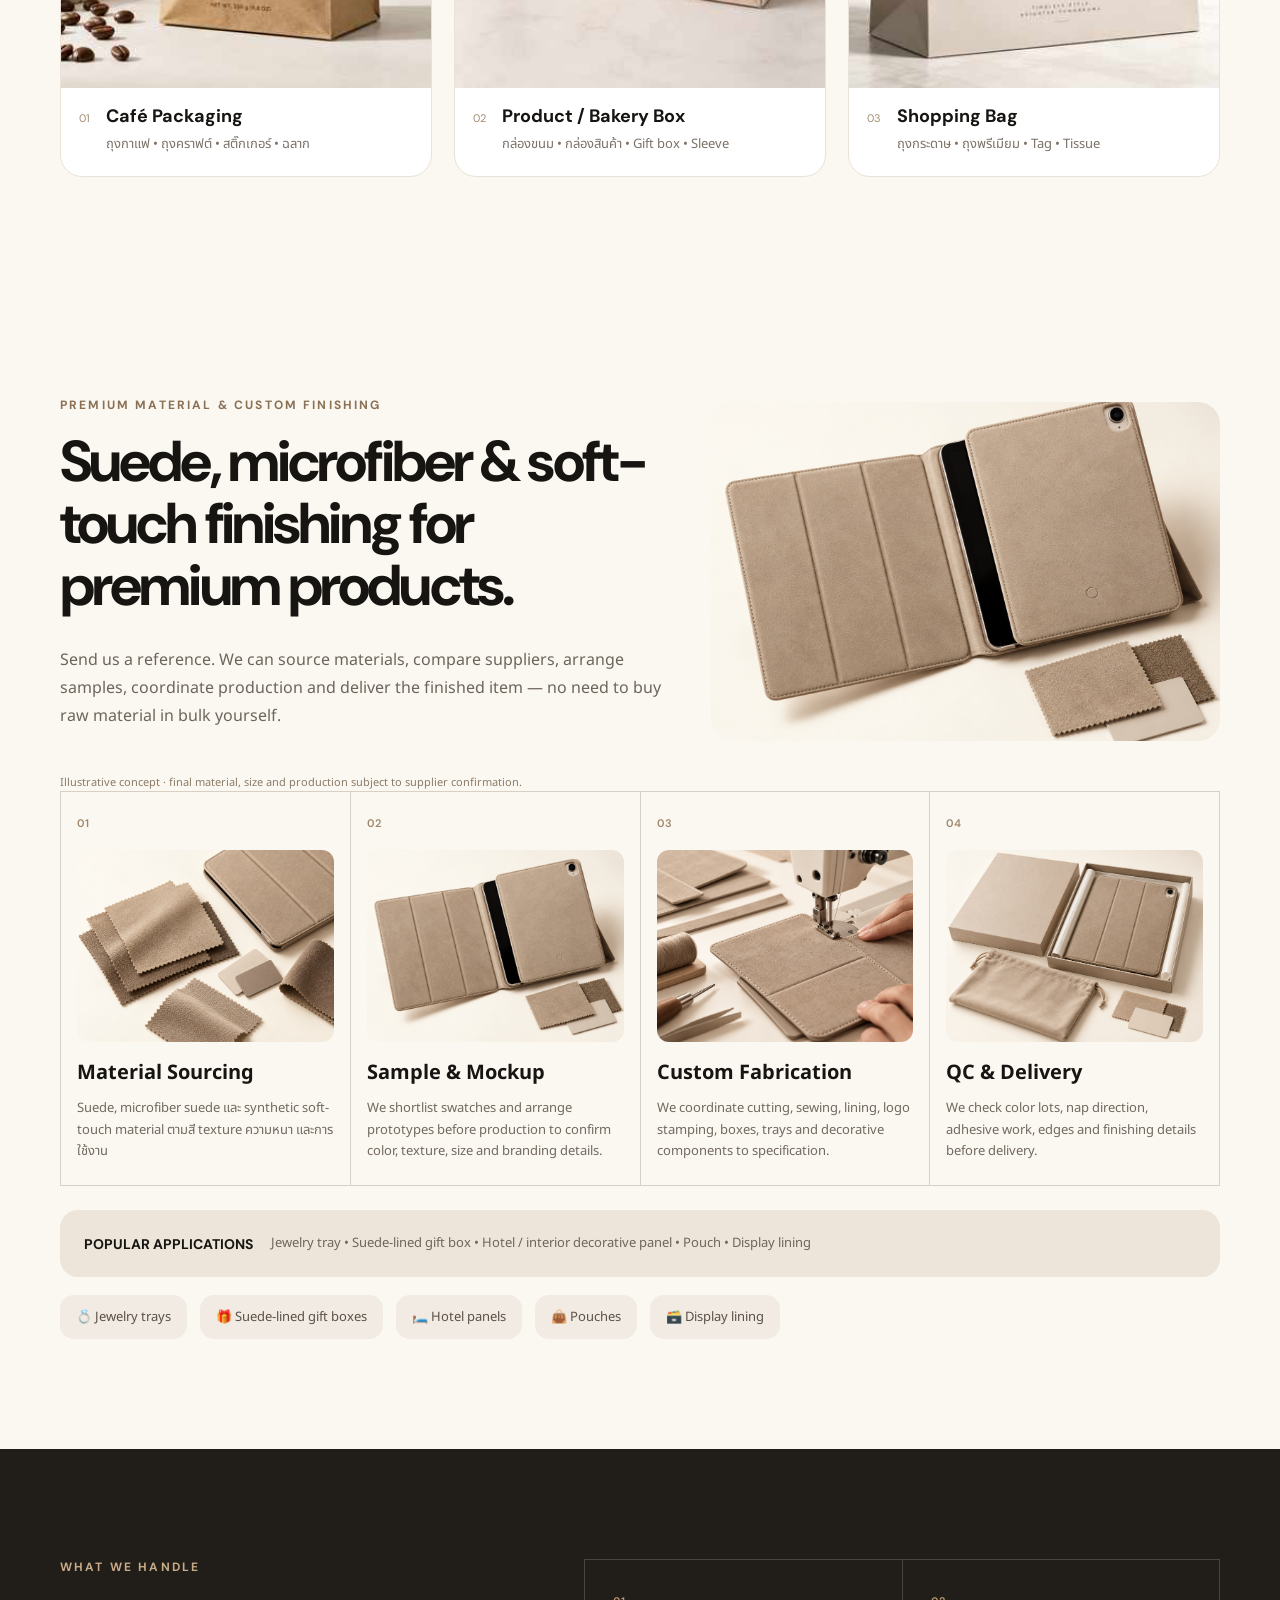
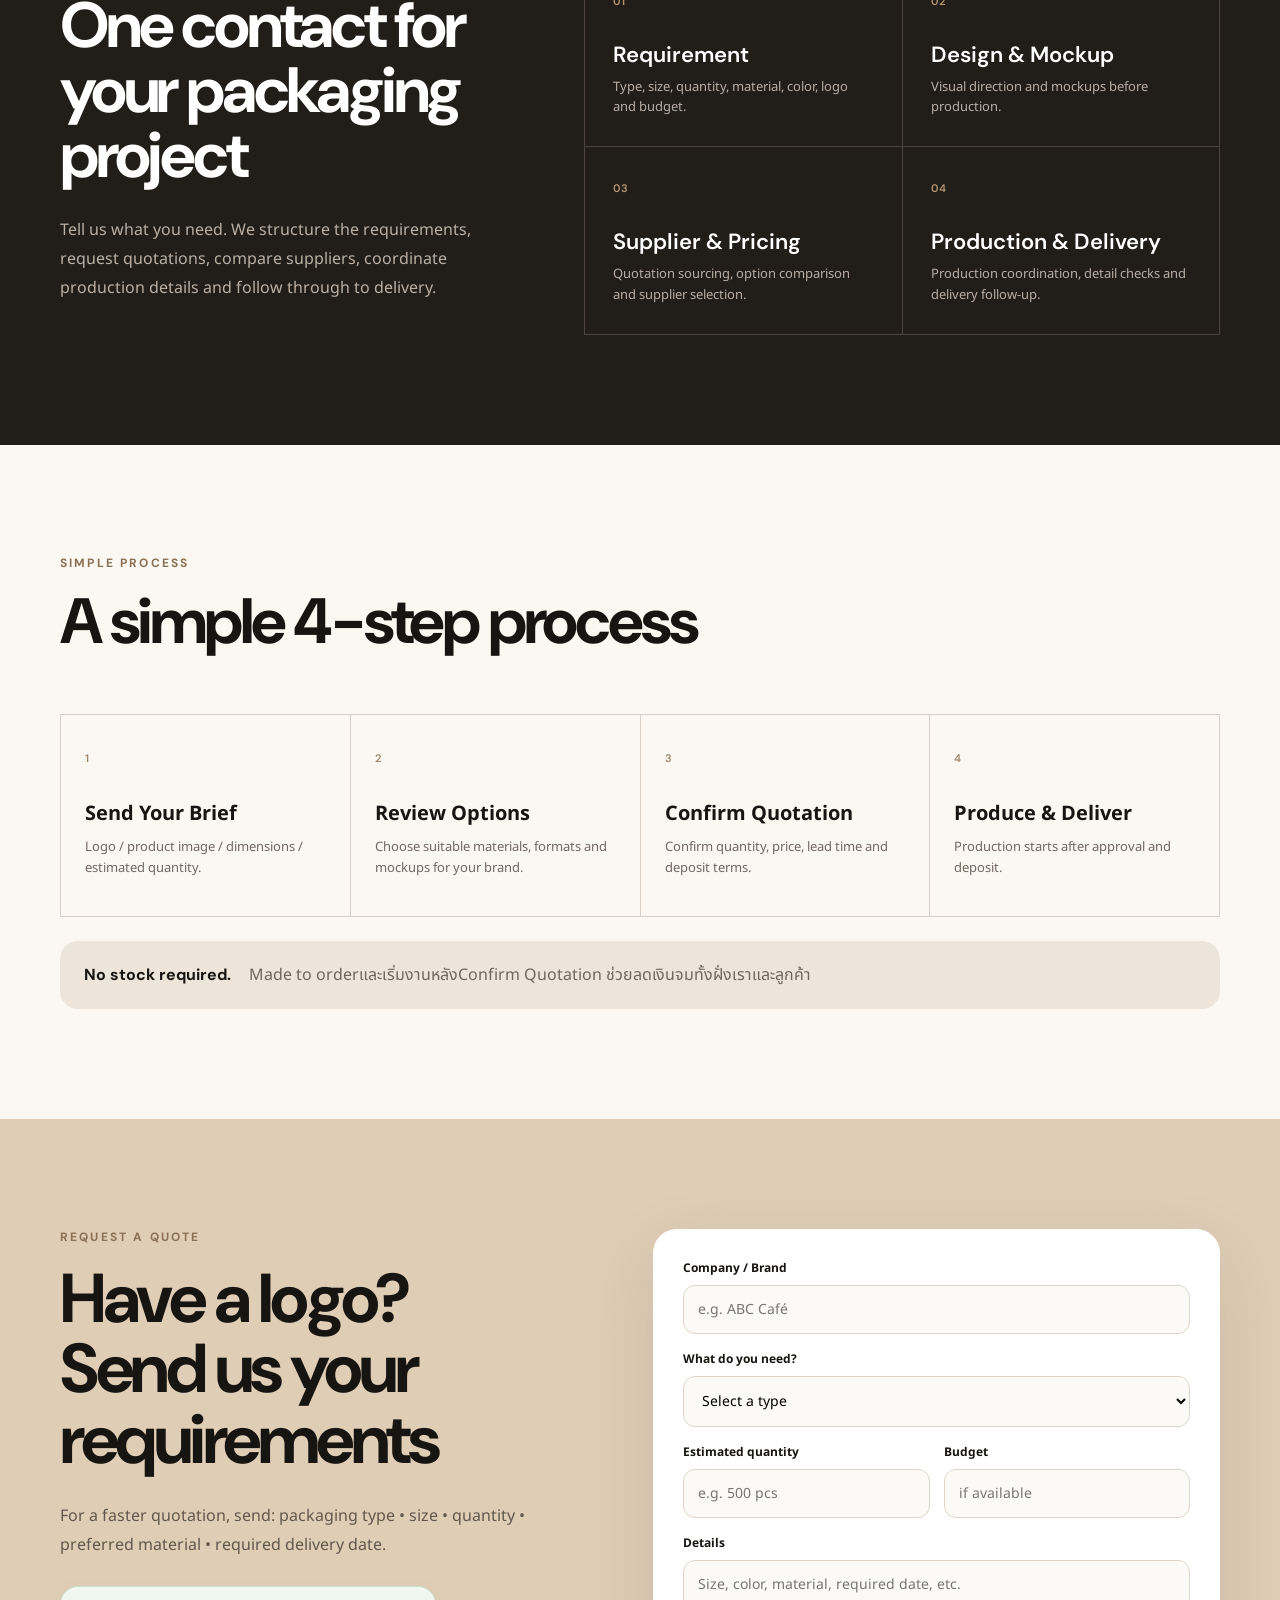
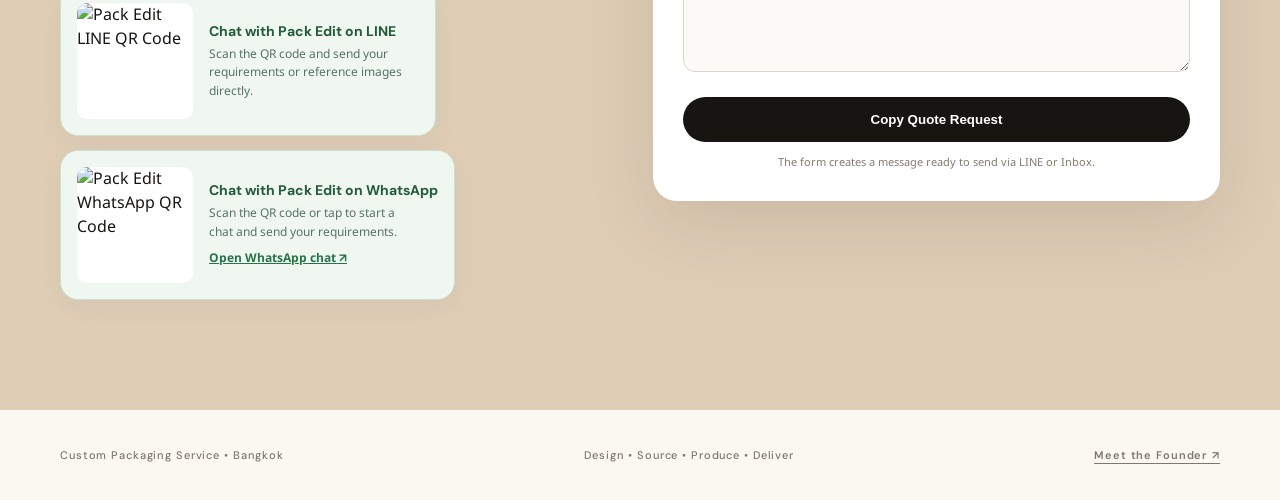
==== commit 58742b72: "Improve holiday and New Year 2027 discovery, navigation and multilingual SEO" ====
--- a/en/index.html
+++ b/en/index.html
@@ -64,7 +64,7 @@
     <a class="brand" href="#top">PACKAGING <span>FOR BUSINESS</span></a>
     <nav>
       <a href="/en/stickers/">Sticker Design</a>
-      <a class="holiday-nav-link" href="/holiday/en/">🎄 Holiday Gifts</a>
+      <a class="holiday-nav-link" href="/holiday/en/">🎄 Holiday Gifts</a><a class="holiday-nav-link" href="/new-year/en/">🎆 New Year Gifts</a>
       <a href="#work">Work</a>
       <a href="#service">Services</a>
       <a href="#process">Process</a>
